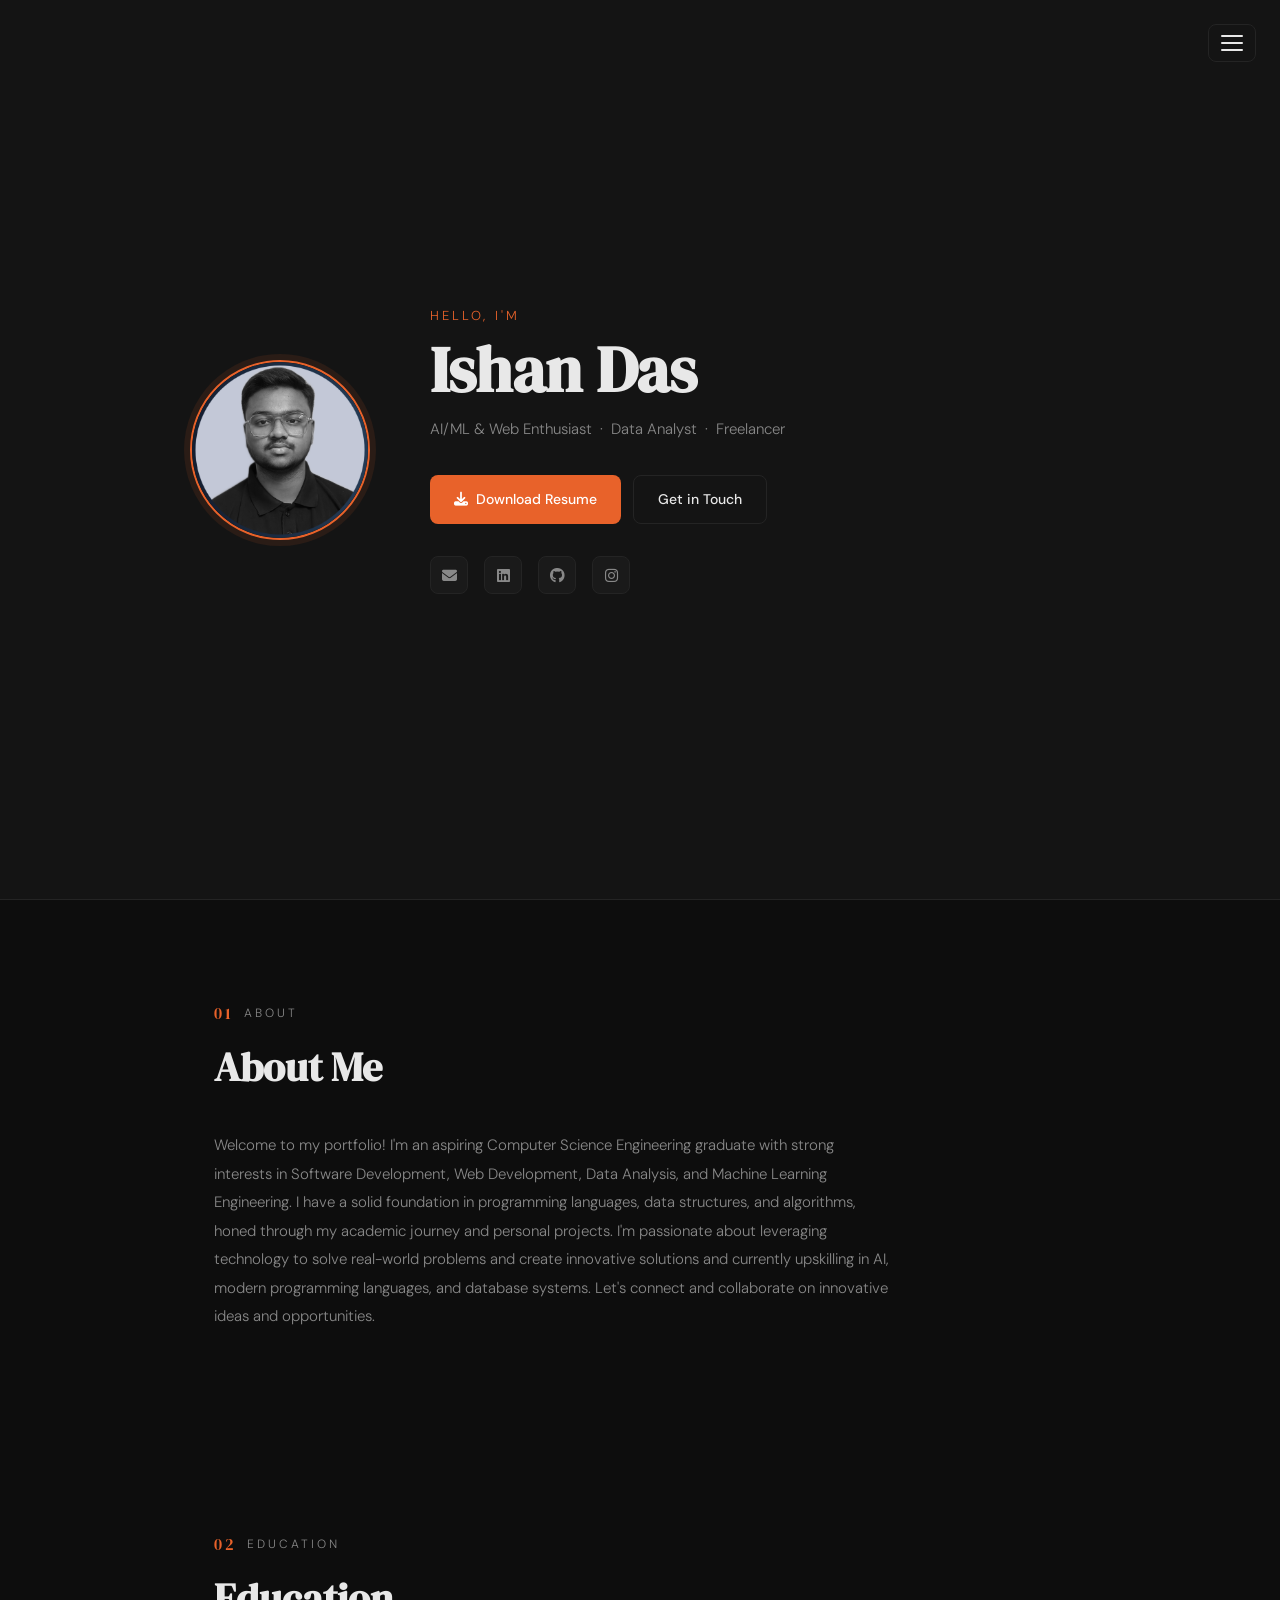
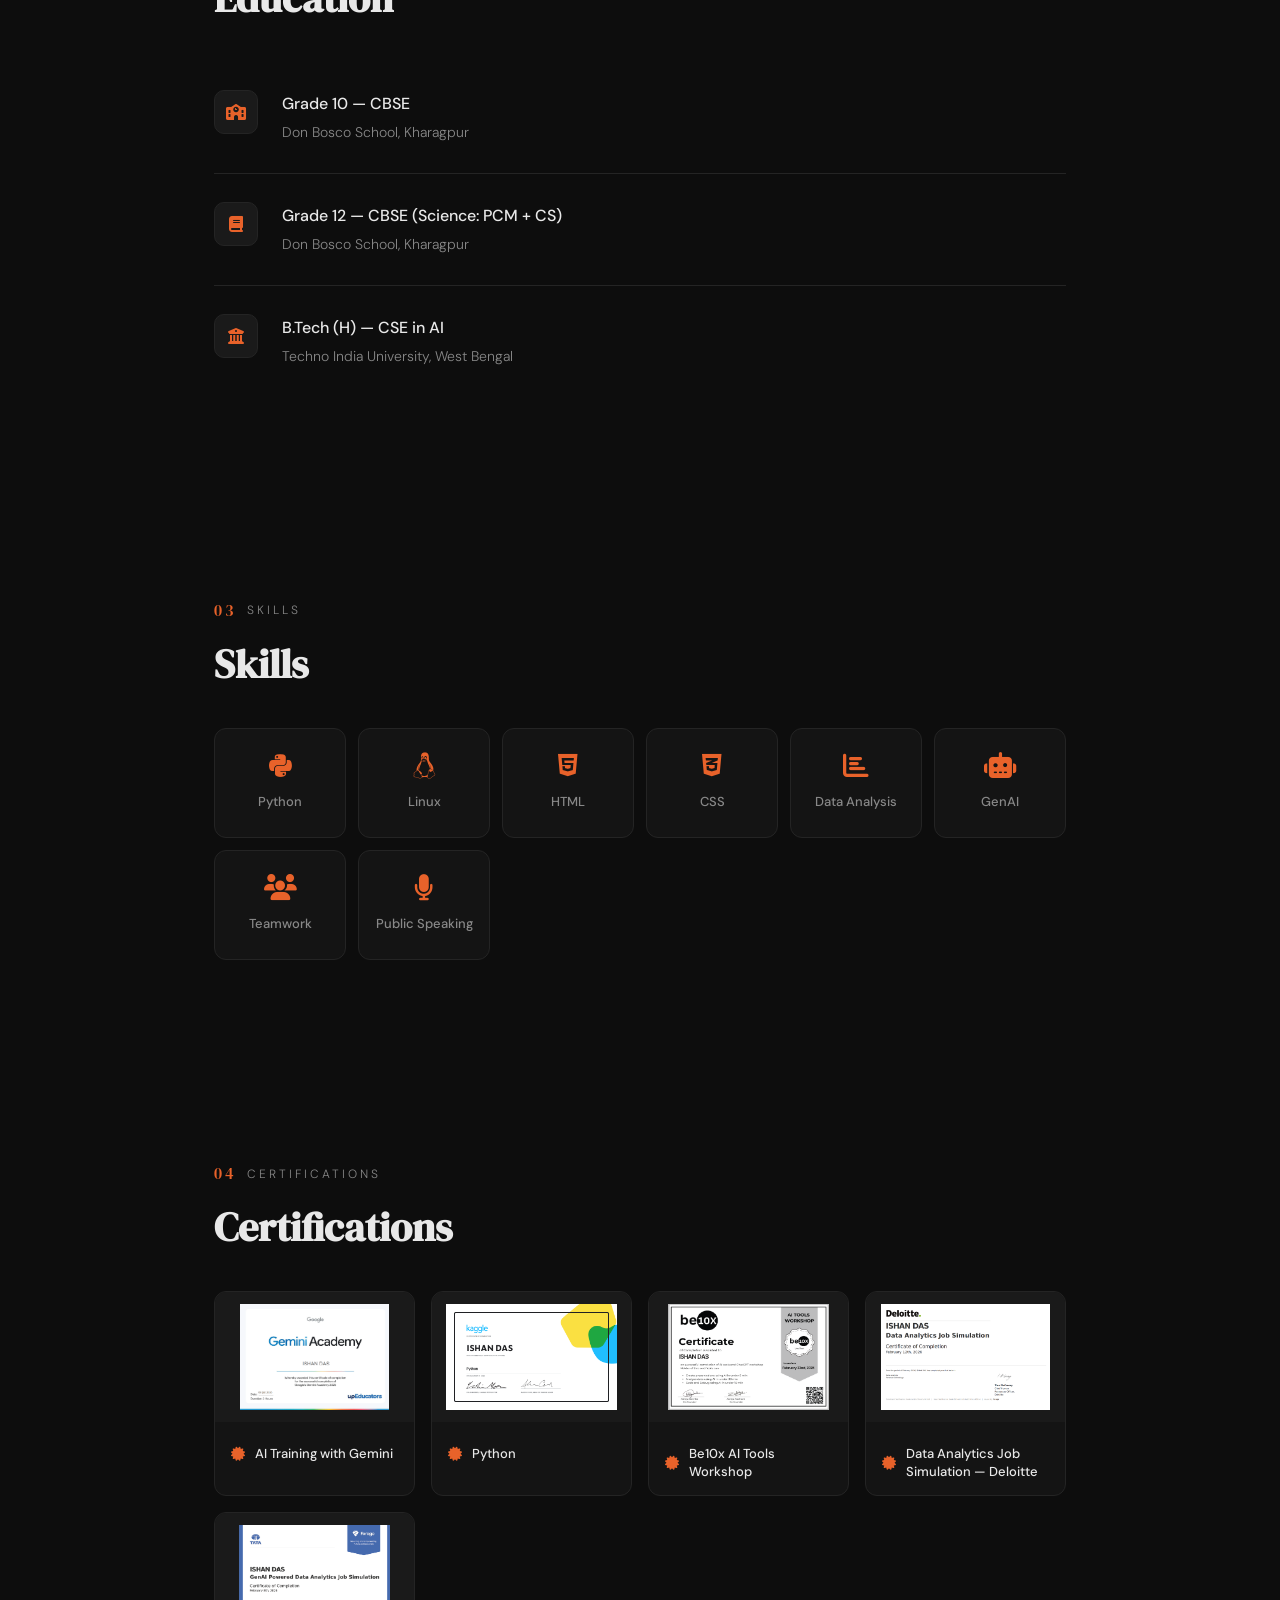
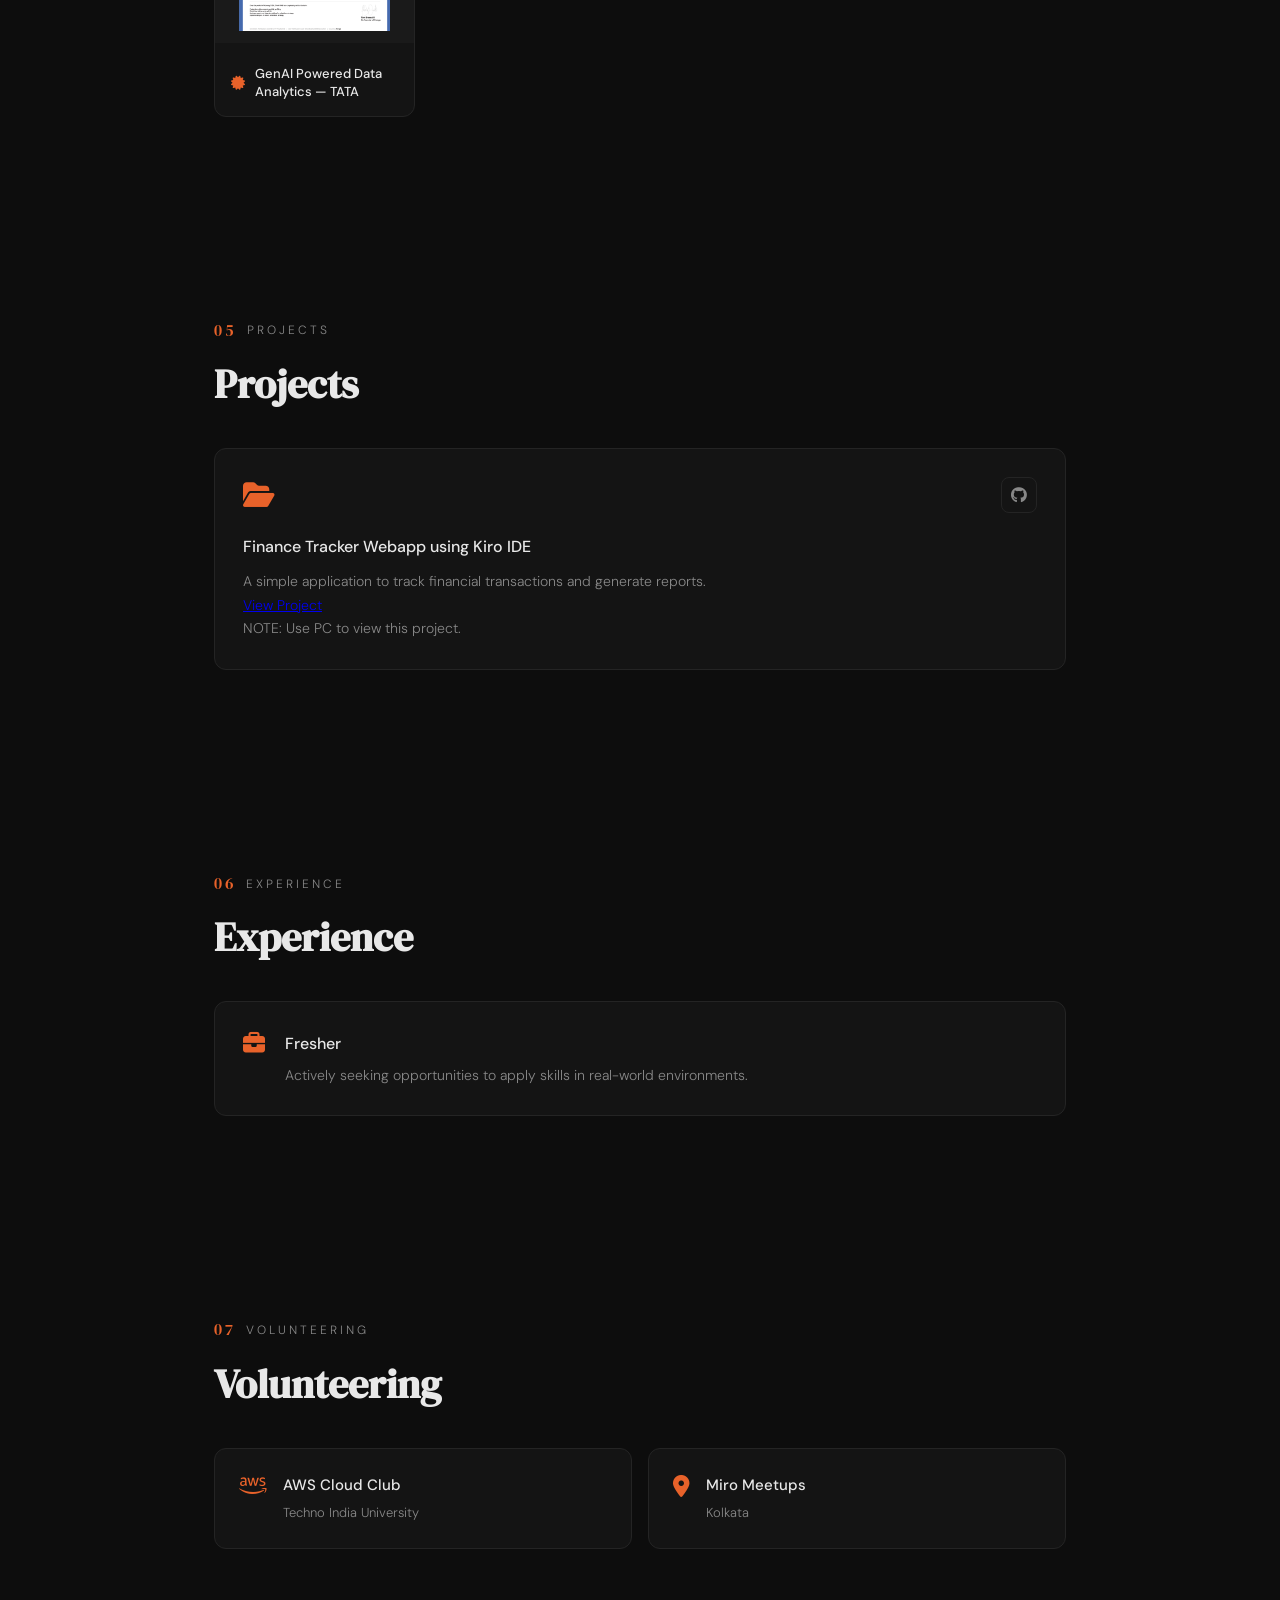
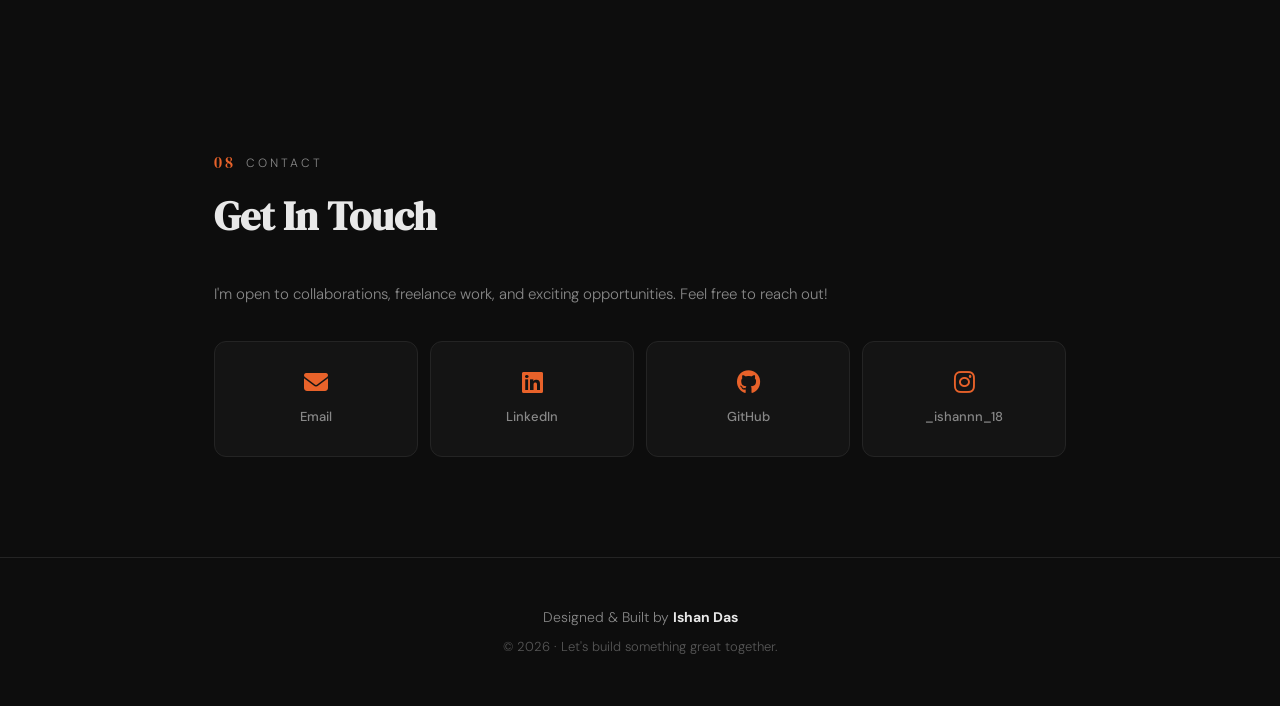
==== index.html @ 13890f43 "Completed the Frontend" ====
<!DOCTYPE html>
<html lang="en">

<head>
  <meta charset="UTF-8">
  <title>Ishan Das | Portfolio</title>
  <meta name="viewport" content="width=device-width, initial-scale=1.0">
  <link rel="icon" href="favicon.ico">
  <link rel="stylesheet" href="style.css">
  <link rel="preconnect" href="https://fonts.googleapis.com">
  <link rel="preconnect" href="https://fonts.gstatic.com" crossorigin>
  <link
    href="https://fonts.googleapis.com/css2?family=DM+Serif+Display&family=DM+Sans:wght@300;400;500;600&display=swap"
    rel="stylesheet">
  <link rel="stylesheet" href="https://cdnjs.cloudflare.com/ajax/libs/font-awesome/6.5.0/css/all.min.css">
</head>

<body>

  <!-- NAV -->
  <button class="hamburger" id="hamburger" aria-label="Menu">
    <span></span><span></span><span></span>
  </button>

  <nav id="sidebar">
    <div class="sidebar-logo">ID</div>
    <ul>
      <li><a href="#about"><i class="fas fa-user"></i> About</a></li>
      <li><a href="#education"><i class="fas fa-graduation-cap"></i> Education</a></li>
      <li><a href="#skills"><i class="fas fa-code"></i> Skills</a></li>
      <li><a href="#certifications"><i class="fas fa-certificate"></i> Certifications</a></li>
      <li><a href="#projects"><i class="fas fa-folder-open"></i> Projects</a></li>
      <li><a href="#experience"><i class="fas fa-briefcase"></i> Experience</a></li>
      <li><a href="#volunteering"><i class="fas fa-hands-helping"></i> Volunteering</a></li>
      <li><a href="#contact"><i class="fas fa-paper-plane"></i> Contact</a></li>
    </ul>
  </nav>
  <div class="overlay" id="overlay"></div>

  <!-- HERO -->
  <header class="hero">
    <div class="hero-inner">
      <div class="hero-img-wrap">
        <img src="profilepic.png" alt="Ishan Das">
      </div>
      <div class="hero-text">
        <p class="hero-eyebrow">Hello, I'm</p>
        <h1>Ishan Das</h1>
        <p class="tagline">AI/ML &amp; Web Enthusiast &nbsp;·&nbsp; Data Analyst &nbsp;·&nbsp; Freelancer</p>
        <div class="hero-actions">
          <a href="resume.pdf" download class="btn btn-primary"><i class="fas fa-download"></i> Download Resume</a>
          <a href="#contact" class="btn btn-ghost">Get in Touch</a>
        </div>
        <div class="hero-socials">
          <a href="mailto:ishandasofficial18@gmail.com" aria-label="Email"><i class="fas fa-envelope"></i></a>
          <a href="https://www.linkedin.com/in/ishandasofficial" target="_blank" aria-label="LinkedIn"><i
              class="fab fa-linkedin"></i></a>
          <a href="https://github.com/ishandasofficial" target="_blank" aria-label="GitHub"><i
              class="fab fa-github"></i></a>
          <a href="https://instagram.com/_ishannn_18" target="_blank" aria-label="Instagram"><i
              class="fab fa-instagram"></i></a>
        </div>
      </div>
    </div>
  </header>

  <!-- ABOUT -->
  <section id="about" class="reveal">
    <div class="section-label"><span>01</span> About</div>
    <h2>About Me</h2>
    <p class="section-text">
      Welcome to my portfolio! I'm an aspiring Computer Science Engineering graduate with strong interests in Software
      Development, Web Development, Data Analysis, and Machine Learning Engineering.
      I have a solid foundation in programming languages, data structures, and algorithms, honed through my academic
      journey and personal projects.
      I'm passionate about leveraging technology to solve real-world problems and create innovative solutions and
      currently upskilling in AI, modern programming languages, and database systems.
      Let's connect and collaborate on innovative ideas and opportunities.
    </p>
  </section>

  <!-- EDUCATION -->
  <section id="education" class="reveal">
    <div class="section-label"><span>02</span> Education</div>
    <h2>Education</h2>
    <div class="timeline">
      <div class="tl-item">
        <div class="tl-icon"><i class="fas fa-school"></i></div>
        <div class="tl-body">
          <h3>Grade 10 — CBSE</h3>
          <p>Don Bosco School, Kharagpur</p>
        </div>
      </div>
      <div class="tl-item">
        <div class="tl-icon"><i class="fas fa-book"></i></div>
        <div class="tl-body">
          <h3>Grade 12 — CBSE (Science: PCM + CS)</h3>
          <p>Don Bosco School, Kharagpur</p>
        </div>
      </div>
      <div class="tl-item">
        <div class="tl-icon"><i class="fas fa-university"></i></div>
        <div class="tl-body">
          <h3>B.Tech (H) — CSE in AI</h3>
          <p>Techno India University, West Bengal</p>
        </div>
      </div>
    </div>
  </section>

  <!-- SKILLS -->
  <section id="skills" class="reveal">
    <div class="section-label"><span>03</span> Skills</div>
    <h2>Skills</h2>
    <div class="skills-grid">
      <div class="skill-card"><i class="fab fa-python"></i><span>Python</span></div>
      <div class="skill-card"><i class="fab fa-linux"></i><span>Linux</span></div>
      <div class="skill-card"><i class="fab fa-html5"></i><span>HTML</span></div>
      <div class="skill-card"><i class="fab fa-css3-alt"></i><span>CSS</span></div>
      <div class="skill-card"><i class="fas fa-chart-bar"></i><span>Data Analysis</span></div>
      <div class="skill-card"><i class="fas fa-robot"></i><span>GenAI</span></div>
      <div class="skill-card"><i class="fas fa-users"></i><span>Teamwork</span></div>
      <div class="skill-card"><i class="fas fa-microphone"></i><span>Public Speaking</span></div>
    </div>
  </section>

  <!-- CERTIFICATIONS -->
  <section id="certifications" class="reveal">
    <div class="section-label"><span>04</span> Certifications</div>
    <h2>Certifications</h2>
    <div class="cert-grid">
      <a class="cert-card" href="gemini-certificate.pdf" target="_blank">
        <img src="Gemini-Certificate.png" alt="Gemini Certificate">
        <div class="cert-info">
          <i class="fas fa-certificate"></i>
          <h3>AI Training with Gemini</h3>
        </div>
      </a>
      <a class="cert-card" href="python-certificate.pdf" target="_blank">
        <img src="Python-Certificate.png" alt="Python Certificate">
        <div class="cert-info">
          <i class="fas fa-certificate"></i>
          <h3>Python</h3>
        </div>
      </a>
      <a class="cert-card" href="be10x-certification.pdf" target="_blank">
        <img src="Be10x-Certification.png" alt="Be10x Certification">
        <div class="cert-info">
          <i class="fas fa-certificate"></i>
          <h3>Be10x AI Tools Workshop</h3>
        </div>
      </a>
      <a class="cert-card" href="data-analytics-certificate.pdf" target="_blank">
        <img src="Data-Analytics-Job-Simulation.png" alt="Data Analytics Certificate">
        <div class="cert-info">
          <i class="fas fa-certificate"></i>
          <h3>Data Analytics Job Simulation — Deloitte</h3>
        </div>
      </a>
      <a class="cert-card" href="genai-data-analytics-certificate.pdf" target="_blank">
        <img src="GenAI-Powered-Data-Analytics-JBSim.png" alt="GenAI Data Analytics Certificate">
        <div class="cert-info">
          <i class="fas fa-certificate"></i>
          <h3>GenAI Powered Data Analytics — TATA</h3>
        </div>
      </a>
    </div>
  </section>

  <!-- PROJECTS -->
  <section id="projects" class="reveal">
    <div class="section-label"><span>05</span> Projects</div>
    <h2>Projects</h2>
    <div class="project-grid">
      <div class="project-card">
        <div class="project-top">
          <i class="fas fa-folder-open project-icon"></i>
          <a href="https://github.com/ishandasofficial/Finance-Tracker-Web-App-Using-Kiro-IDE.git" target="_blank"
            class="project-link" aria-label="View on GitHub"><i class="fab fa-github"></i></a>
        </div>
        <h3>Finance Tracker Webapp using Kiro IDE</h3>
        <p>A simple application to track financial transactions and generate reports.</p>
        <p><a href="https://ishandasofficial.github.io/Finance-Tracker-Web-App-Using-Kiro-IDE/" target="_blank">View Project</a><p>NOTE: Use PC to view this project.</p></p>
      </div>
    </div>
  </section>

  <!-- EXPERIENCE -->
  <section id="experience" class="reveal">
    <div class="section-label"><span>06</span> Experience</div>
    <h2>Experience</h2>
    <div class="exp-card">
      <i class="fas fa-briefcase"></i>
      <div>
        <h3>Fresher</h3>
        <p>Actively seeking opportunities to apply skills in real-world environments.</p>
      </div>
    </div>
  </section>

  <!-- VOLUNTEERING -->
  <section id="volunteering" class="reveal">
    <div class="section-label"><span>07</span> Volunteering</div>
    <h2>Volunteering</h2>
    <div class="vol-grid">
      <div class="vol-card">
        <i class="fab fa-aws"></i>
        <div>
          <h3>AWS Cloud Club</h3>
          <p>Techno India University</p>
        </div>
      </div>
      <div class="vol-card">
        <i class="fas fa-map-marker-alt"></i>
        <div>
          <h3>Miro Meetups</h3>
          <p>Kolkata</p>
        </div>
      </div>
    </div>
  </section>

  <!-- CONTACT -->
  <section id="contact" class="reveal">
    <div class="section-label"><span>08</span> Contact</div>
    <h2>Get In Touch</h2>
    <p class="section-text" style="margin-bottom:2rem;">I'm open to collaborations, freelance work, and exciting
      opportunities. Feel free to reach out!</p>
    <div class="contact-grid">
      <a class="contact-card" href="mailto:ishandasofficial18@gmail.com">
        <i class="fas fa-envelope"></i>
        <span>Email</span>
      </a>
      <a class="contact-card" href="https://www.linkedin.com/in/ishandasofficial" target="_blank">
        <i class="fab fa-linkedin"></i>
        <span>LinkedIn</span>
      </a>
      <a class="contact-card" href="https://github.com/ishandasofficial" target="_blank">
        <i class="fab fa-github"></i>
        <span>GitHub</span>
      </a>
      <a class="contact-card" href="https://instagram.com/_ishannn_18" target="_blank">
        <i class="fab fa-instagram"></i>
        <span>_ishannn_18</span>
      </a>
    </div>
  </section>

  <button id="scrollToTop" aria-label="Scroll to top"><i class="fas fa-arrow-up"></i></button>

  <footer>
    <p>Designed &amp; Built by <strong>Ishan Das</strong></p>
    <p class="footer-sub">© 2026 · Let's build something great together.</p>
  </footer>

  <script src="script.js"></script>
</body>

</html>
---- style.css ----
/* =====================
   Variables & Reset
===================== */
:root {
  --bg: #0d0d0d;
  --surface: #141414;
  --surface2: #1a1a1a;
  --border: #242424;
  --accent: #e8622a;
  --accent2: #c94f1a;
  --text: #e8e8e8;
  --text-muted: #888;
  --font-display: 'DM Serif Display', serif;
  --font-body: 'DM Sans', sans-serif;
  --radius: 12px;
  --transition: 0.25s ease;
}

*,
*::before,
*::after {
  margin: 0;
  padding: 0;
  box-sizing: border-box;
}

html {
  scroll-behavior: smooth;
}

body {
  background: var(--bg);
  color: var(--text);
  font-family: var(--font-body);
  font-weight: 300;
  line-height: 1.7;
}

/* Hamburger */
.hamburger {
  position: fixed;
  top: 24px;
  right: 24px;
  z-index: 1001;
  background: var(--surface);
  border: 1px solid var(--border);
  border-radius: 8px;
  padding: 10px 12px;
  cursor: pointer;
  display: flex;
  flex-direction: column;
  gap: 5px;
}

.hamburger span {
  display: block;
  width: 22px;
  height: 2px;
  background: var(--text);
  border-radius: 2px;
  transition: var(--transition);
}

.hamburger.open span:nth-child(1) {
  transform: rotate(45deg) translate(5px, 5px);
}

.hamburger.open span:nth-child(2) {
  opacity: 0;
}

.hamburger.open span:nth-child(3) {
  transform: rotate(-45deg) translate(5px, -5px);
}

/* Sidebar */
#sidebar {
  position: fixed;
  top: 0;
  right: -280px;
  width: 260px;
  height: 100%;
  background: var(--surface);
  border-left: 1px solid var(--border);
  z-index: 1000;
  transition: right 0.35s cubic-bezier(0.4, 0, 0.2, 1);
  padding: 80px 0 40px;
  display: flex;
  flex-direction: column;
  align-items: center;
}

#sidebar.active {
  right: 0;
}

.sidebar-logo {
  font-family: var(--font-display);
  font-size: 28px;
  color: var(--accent);
  margin-bottom: 40px;
  width: 52px;
  height: 52px;
  border: 2px solid var(--accent);
  border-radius: 50%;
  display: flex;
  align-items: center;
  justify-content: center;
}

#sidebar ul {
  list-style: none;
  width: 100%;
  padding: 0 24px;
}

#sidebar ul li {
  border-bottom: 1px solid var(--border);
}

#sidebar ul li a {
  display: flex;
  align-items: center;
  gap: 12px;
  padding: 14px 8px;
  color: var(--text-muted);
  text-decoration: none;
  font-size: 14px;
  font-weight: 500;
  transition: var(--transition);
}

#sidebar ul li a i {
  color: var(--accent);
  width: 16px;
  text-align: center;
}

#sidebar ul li a:hover {
  color: var(--text);
  padding-left: 16px;
}

.overlay {
  display: none;
  position: fixed;
  inset: 0;
  background: rgba(0, 0, 0, 0.5);
  z-index: 999;
  backdrop-filter: blur(2px);
}

.overlay.active {
  display: block;
}

/* Hero */
.hero {
  min-height: 100vh;
  display: flex;
  align-items: center;
  justify-content: center;
  background: var(--surface);
  border-bottom: 1px solid var(--border);
  padding: 80px 24px;
}

.hero-inner {
  display: flex;
  align-items: center;
  gap: 60px;
  max-width: 900px;
  width: 100%;
}

.hero-img-wrap {
  flex-shrink: 0;
  width: 180px;
  height: 180px;
  border-radius: 50%;
  border: 2px solid var(--accent);
  overflow: hidden;
  box-shadow: 0 0 0 6px rgba(232, 98, 42, 0.1);
}

.hero-img-wrap img {
  width: 100%;
  height: 100%;
  object-fit: cover;
}

.hero-eyebrow {
  font-size: 13px;
  letter-spacing: 3px;
  text-transform: uppercase;
  color: var(--accent);
  margin-bottom: 8px;
}

.hero h1 {
  font-family: var(--font-display);
  font-size: clamp(40px, 6vw, 64px);
  line-height: 1.1;
  margin-bottom: 12px;
}

.tagline {
  font-size: 15px;
  color: var(--text-muted);
  margin-bottom: 32px;
}

.hero-actions {
  display: flex;
  gap: 12px;
  flex-wrap: wrap;
  margin-bottom: 32px;
}

.btn {
  display: inline-flex;
  align-items: center;
  gap: 8px;
  padding: 12px 24px;
  border-radius: 8px;
  font-family: var(--font-body);
  font-size: 14px;
  font-weight: 500;
  text-decoration: none;
  transition: var(--transition);
  cursor: pointer;
  border: none;
}

.btn-primary {
  background: var(--accent);
  color: #fff;
}

.btn-primary:hover {
  background: var(--accent2);
  transform: translateY(-2px);
  box-shadow: 0 8px 24px rgba(232, 98, 42, 0.3);
}

.btn-ghost {
  background: transparent;
  color: var(--text);
  border: 1px solid var(--border);
}

.btn-ghost:hover {
  border-color: var(--accent);
  color: var(--accent);
}

.hero-socials {
  display: flex;
  gap: 16px;
}

.hero-socials a {
  width: 38px;
  height: 38px;
  border-radius: 8px;
  border: 1px solid var(--border);
  background: var(--surface2);
  display: flex;
  align-items: center;
  justify-content: center;
  color: var(--text-muted);
  font-size: 15px;
  text-decoration: none;
  transition: var(--transition);
}

.hero-socials a:hover {
  border-color: var(--accent);
  color: var(--accent);
  transform: translateY(-2px);
}

/* Sections */
section {
  padding: 100px 24px;
  max-width: 900px;
  margin: auto;
}

.section-label {
  display: inline-flex;
  align-items: center;
  gap: 10px;
  font-size: 12px;
  letter-spacing: 3px;
  text-transform: uppercase;
  color: var(--text-muted);
  margin-bottom: 16px;
}

.section-label span {
  font-family: var(--font-display);
  font-size: 16px;
  color: var(--accent);
}

h2 {
  font-family: var(--font-display);
  font-size: clamp(28px, 4vw, 40px);
  color: var(--text);
  margin-bottom: 40px;
  line-height: 1.2;
}

.section-text {
  color: var(--text-muted);
  font-size: 15px;
  max-width: 680px;
  line-height: 1.9;
}

/* Timeline */
.timeline {
  display: flex;
  flex-direction: column;
}

.tl-item {
  display: flex;
  gap: 24px;
  align-items: flex-start;
  padding: 28px 0;
  border-bottom: 1px solid var(--border);
}

.tl-item:last-child {
  border-bottom: none;
}

.tl-icon {
  flex-shrink: 0;
  width: 44px;
  height: 44px;
  background: var(--surface2);
  border: 1px solid var(--border);
  border-radius: 10px;
  display: flex;
  align-items: center;
  justify-content: center;
  color: var(--accent);
  font-size: 16px;
}

.tl-body h3 {
  font-size: 16px;
  font-weight: 500;
  margin-bottom: 4px;
}

.tl-body p {
  font-size: 14px;
  color: var(--text-muted);
}

/* Skills */
.skills-grid {
  display: grid;
  grid-template-columns: repeat(auto-fit, minmax(130px, 1fr));
  gap: 12px;
}

.skill-card {
  background: var(--surface);
  border: 1px solid var(--border);
  border-radius: var(--radius);
  padding: 24px 16px;
  display: flex;
  flex-direction: column;
  align-items: center;
  gap: 12px;
  font-size: 13px;
  font-weight: 500;
  color: var(--text-muted);
  transition: var(--transition);
  text-align: center;
}

.skill-card i {
  font-size: 26px;
  color: var(--accent);
}

.skill-card:hover {
  border-color: var(--accent);
  color: var(--text);
  transform: translateY(-4px);
  background: var(--surface2);
}

/* Certifications */
.cert-grid {
  display: grid;
  grid-template-columns: repeat(auto-fit, minmax(200px, 1fr));
  gap: 16px;
}

.cert-card {
  background: var(--surface);
  border: 1px solid var(--border);
  border-radius: var(--radius);
  overflow: hidden;
  text-decoration: none;
  display: block;
  transition: var(--transition);
}

.cert-card img {
  width: 100%;
  height: 130px;
  object-fit: contain;
  background: var(--surface2);
  padding: 12px;
}

.cert-info {
  padding: 14px 16px;
  display: flex;
  align-items: center;
  gap: 10px;
}

.cert-info i {
  color: var(--accent);
  font-size: 14px;
  flex-shrink: 0;
}

.cert-info h3 {
  font-size: 13px;
  color: var(--text);
  font-weight: 500;
  line-height: 1.4;
}

.cert-card:hover {
  border-color: var(--accent);
  transform: translateY(-4px);
  box-shadow: 0 12px 32px rgba(232, 98, 42, 0.15);
}

/* Projects */
.project-grid {
  display: grid;
  grid-template-columns: repeat(auto-fit, minmax(280px, 1fr));
  gap: 16px;
}

.project-card {
  background: var(--surface);
  border: 1px solid var(--border);
  border-radius: var(--radius);
  padding: 28px;
  transition: var(--transition);
}

.project-card:hover {
  border-color: var(--accent);
  transform: translateY(-4px);
  box-shadow: 0 12px 32px rgba(232, 98, 42, 0.1);
}

.project-top {
  display: flex;
  justify-content: space-between;
  align-items: center;
  margin-bottom: 20px;
}

.project-icon {
  font-size: 28px;
  color: var(--accent);
}

.project-link {
  width: 36px;
  height: 36px;
  border-radius: 8px;
  border: 1px solid var(--border);
  display: flex;
  align-items: center;
  justify-content: center;
  color: var(--text-muted);
  text-decoration: none;
  font-size: 16px;
  transition: var(--transition);
}

.project-link:hover {
  border-color: var(--accent);
  color: var(--accent);
}

.project-card h3 {
  font-size: 16px;
  font-weight: 500;
  margin-bottom: 10px;
}

.project-card p {
  font-size: 14px;
  color: var(--text-muted);
  line-height: 1.7;
}

/* Experience */
.exp-card {
  display: flex;
  align-items: flex-start;
  gap: 20px;
  background: var(--surface);
  border: 1px solid var(--border);
  border-radius: var(--radius);
  padding: 28px;
}

.exp-card>i {
  font-size: 22px;
  color: var(--accent);
  margin-top: 2px;
  flex-shrink: 0;
}

.exp-card h3 {
  font-size: 16px;
  font-weight: 500;
  margin-bottom: 6px;
}

.exp-card p {
  font-size: 14px;
  color: var(--text-muted);
}

/* Volunteering */
.vol-grid {
  display: grid;
  grid-template-columns: repeat(auto-fit, minmax(220px, 1fr));
  gap: 16px;
}

.vol-card {
  display: flex;
  align-items: flex-start;
  gap: 16px;
  background: var(--surface);
  border: 1px solid var(--border);
  border-radius: var(--radius);
  padding: 24px;
  transition: var(--transition);
}

.vol-card>i {
  font-size: 22px;
  color: var(--accent);
  flex-shrink: 0;
  margin-top: 2px;
}

.vol-card h3 {
  font-size: 15px;
  font-weight: 500;
  margin-bottom: 4px;
}

.vol-card p {
  font-size: 13px;
  color: var(--text-muted);
}

.vol-card:hover {
  border-color: var(--accent);
  transform: translateY(-4px);
}

/* Contact */
.contact-grid {
  display: grid;
  grid-template-columns: repeat(auto-fit, minmax(160px, 1fr));
  gap: 12px;
}

.contact-card {
  background: var(--surface);
  border: 1px solid var(--border);
  border-radius: var(--radius);
  padding: 28px 20px;
  display: flex;
  flex-direction: column;
  align-items: center;
  gap: 12px;
  text-decoration: none;
  color: var(--text-muted);
  font-size: 13px;
  font-weight: 500;
  transition: var(--transition);
}

.contact-card i {
  font-size: 24px;
  color: var(--accent);
}

.contact-card:hover {
  border-color: var(--accent);
  color: var(--text);
  transform: translateY(-4px);
  box-shadow: 0 12px 32px rgba(232, 98, 42, 0.1);
}

/* Scroll to Top */
#scrollToTop {
  position: fixed;
  bottom: 28px;
  right: 28px;
  z-index: 900;
  background: var(--accent);
  color: #fff;
  border: none;
  border-radius: 8px;
  width: 44px;
  height: 44px;
  font-size: 16px;
  display: none;
  align-items: center;
  justify-content: center;
  cursor: pointer;
  transition: var(--transition);
  box-shadow: 0 4px 16px rgba(232, 98, 42, 0.4);
}

#scrollToTop:hover {
  background: var(--accent2);
  transform: translateY(-3px);
}

/* Reveal */
.reveal {
  opacity: 0;
  transform: translateY(30px);
  transition: opacity 0.7s ease, transform 0.7s ease;
}

.reveal.active {
  opacity: 1;
  transform: translateY(0);
}

/* Footer */
footer {
  text-align: center;
  padding: 48px 24px;
  border-top: 1px solid var(--border);
  color: var(--text-muted);
  font-size: 14px;
}

footer strong {
  color: var(--text);
}

footer .footer-sub {
  margin-top: 6px;
  font-size: 13px;
  opacity: 0.6;
}

/* Responsive */
@media (max-width: 700px) {
  .hero-inner {
    flex-direction: column;
    text-align: center;
    gap: 32px;
  }

  .hero-img-wrap {
    width: 140px;
    height: 140px;
  }

  .hero-actions,
  .hero-socials {
    justify-content: center;
  }

  .skills-grid {
    grid-template-columns: repeat(auto-fit, minmax(110px, 1fr));
  }

  .cert-grid {
    grid-template-columns: repeat(auto-fit, minmax(160px, 1fr));
  }
}

@media (max-width: 480px) {
  section {
    padding: 70px 16px;
  }

  .contact-grid {
    grid-template-columns: 1fr 1fr;
  }
}
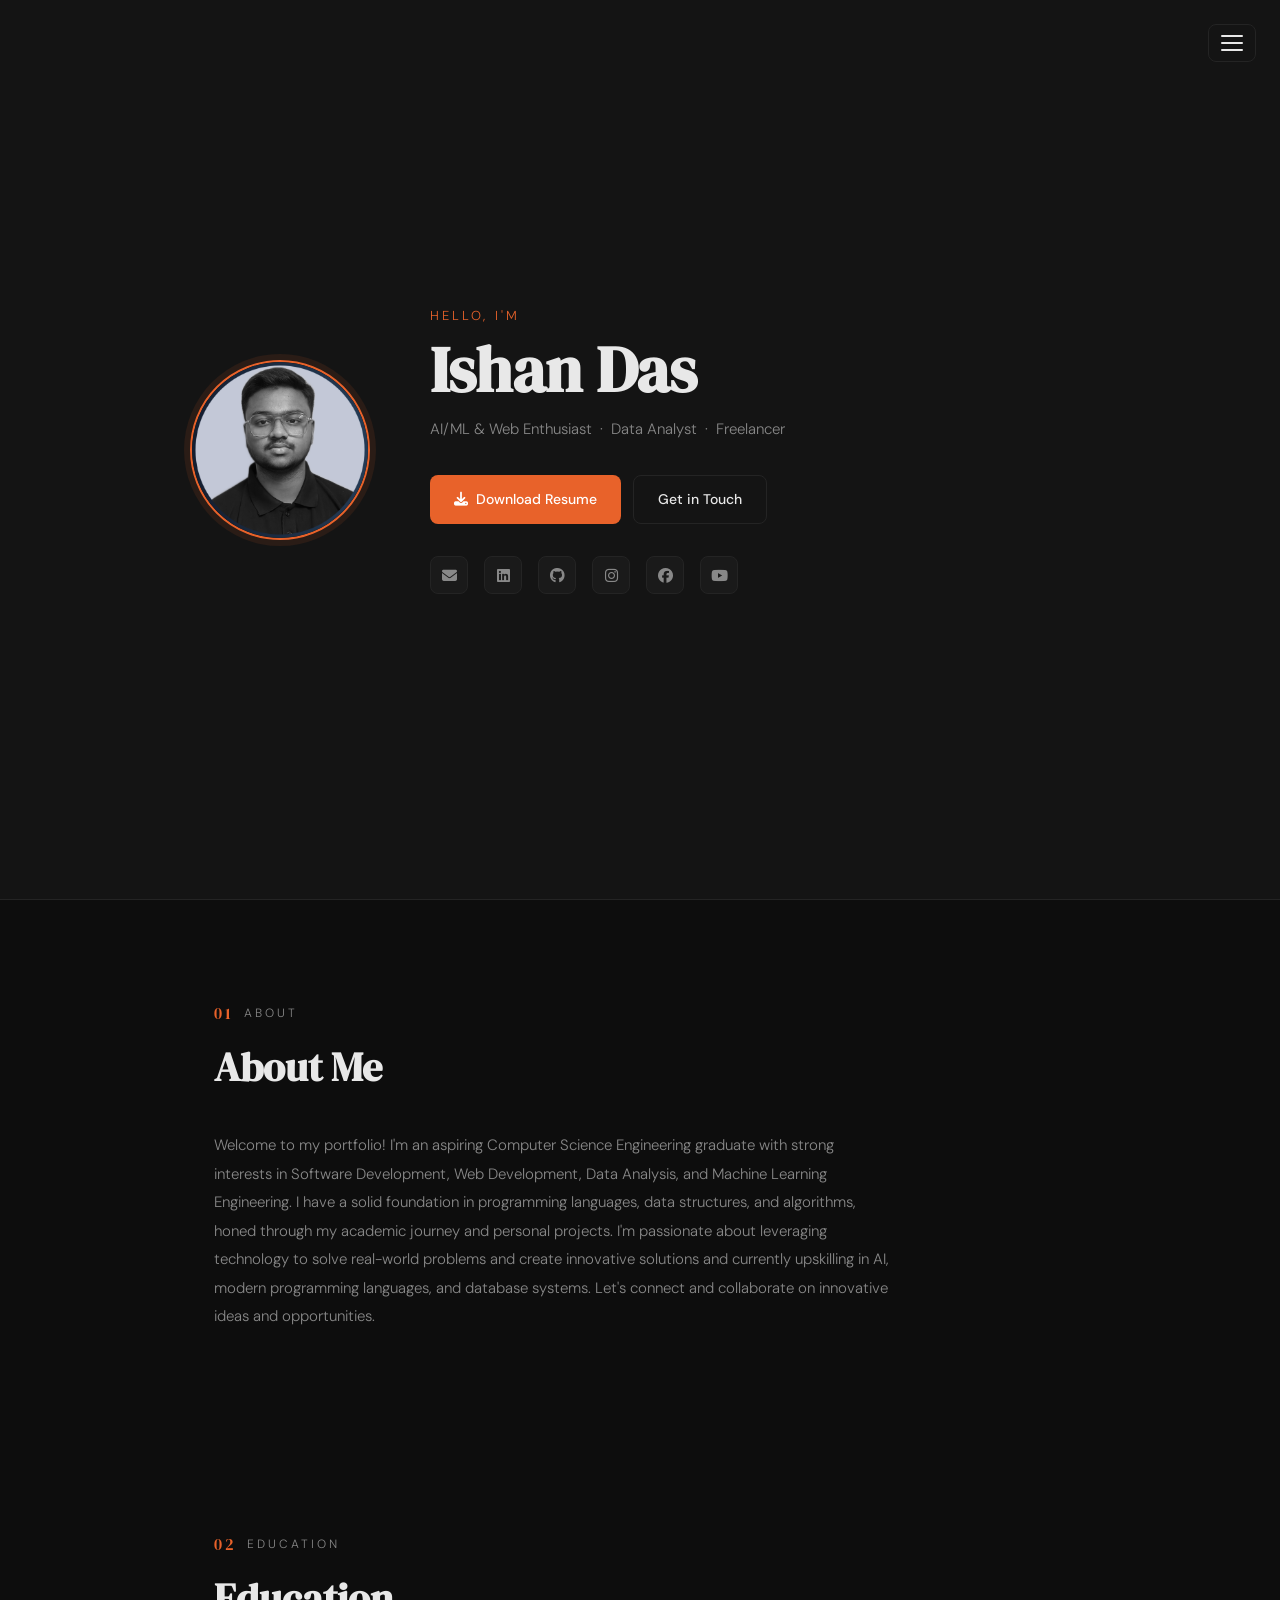
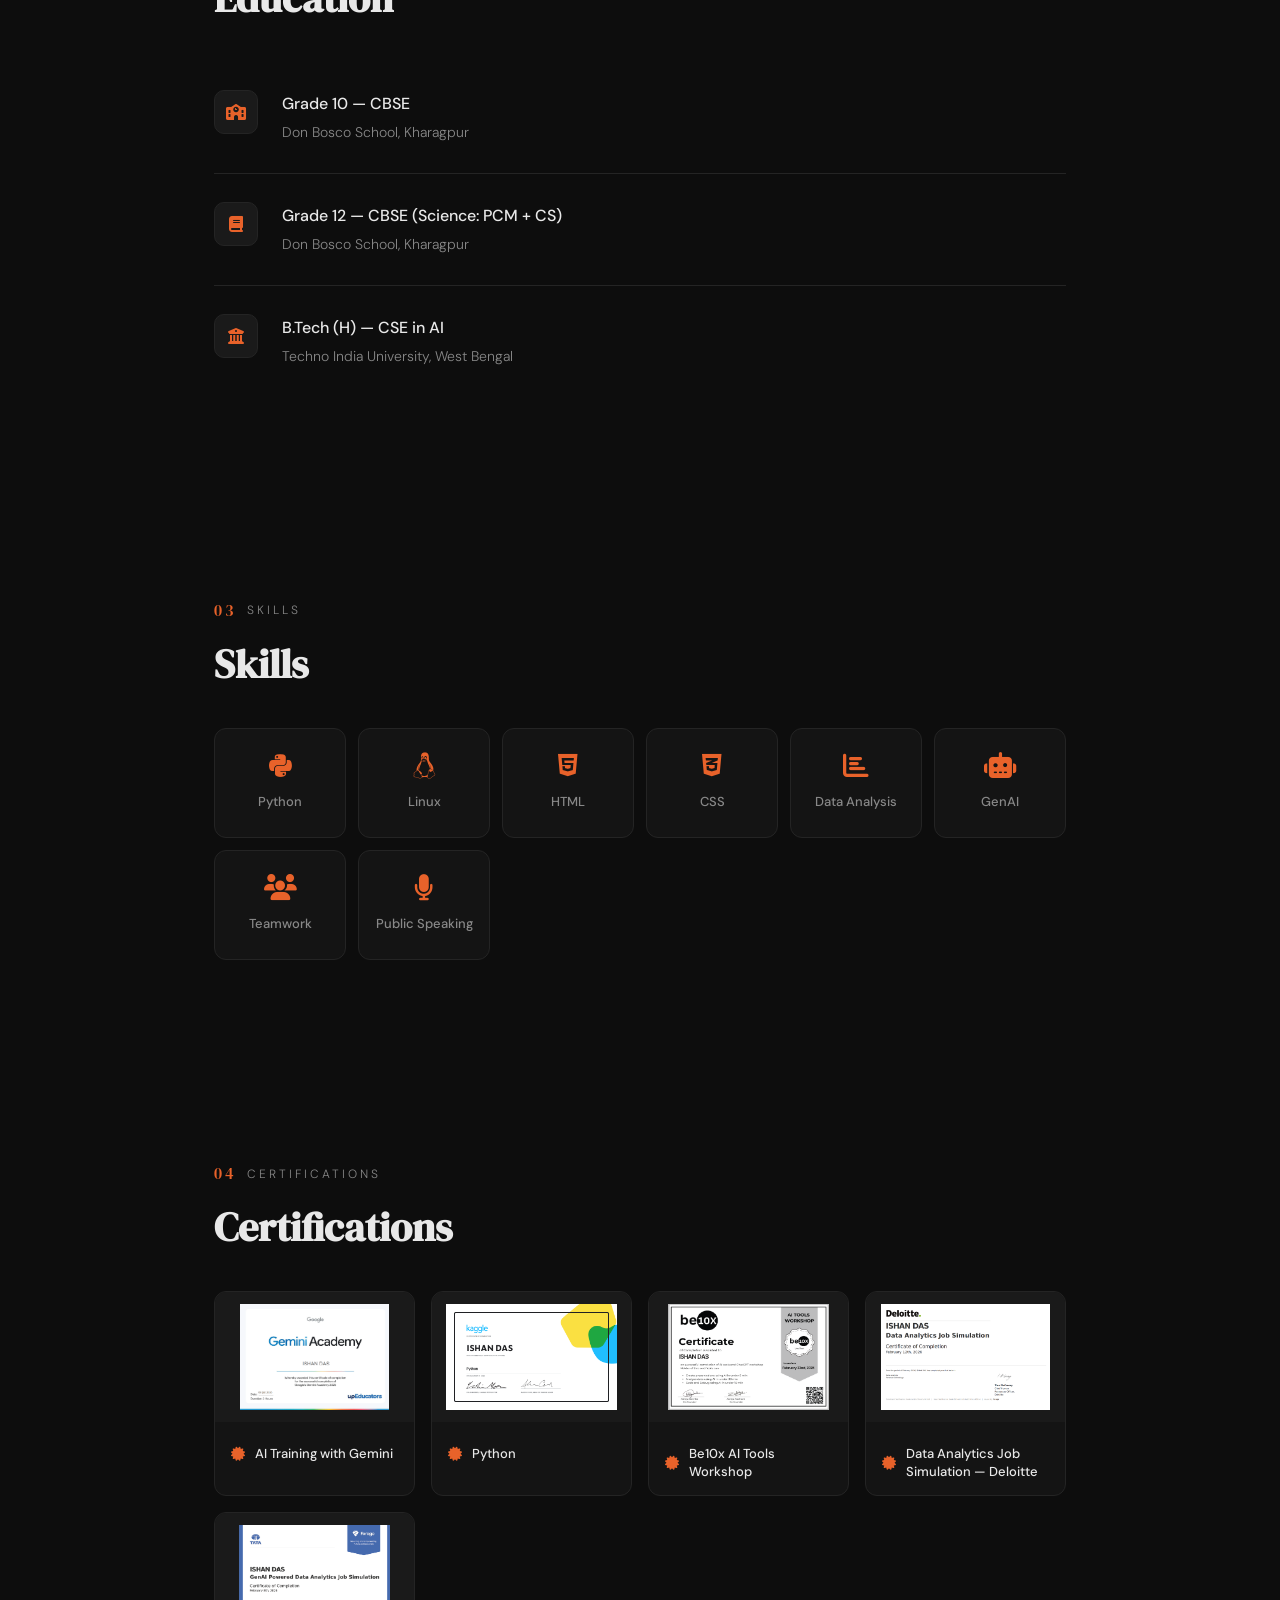
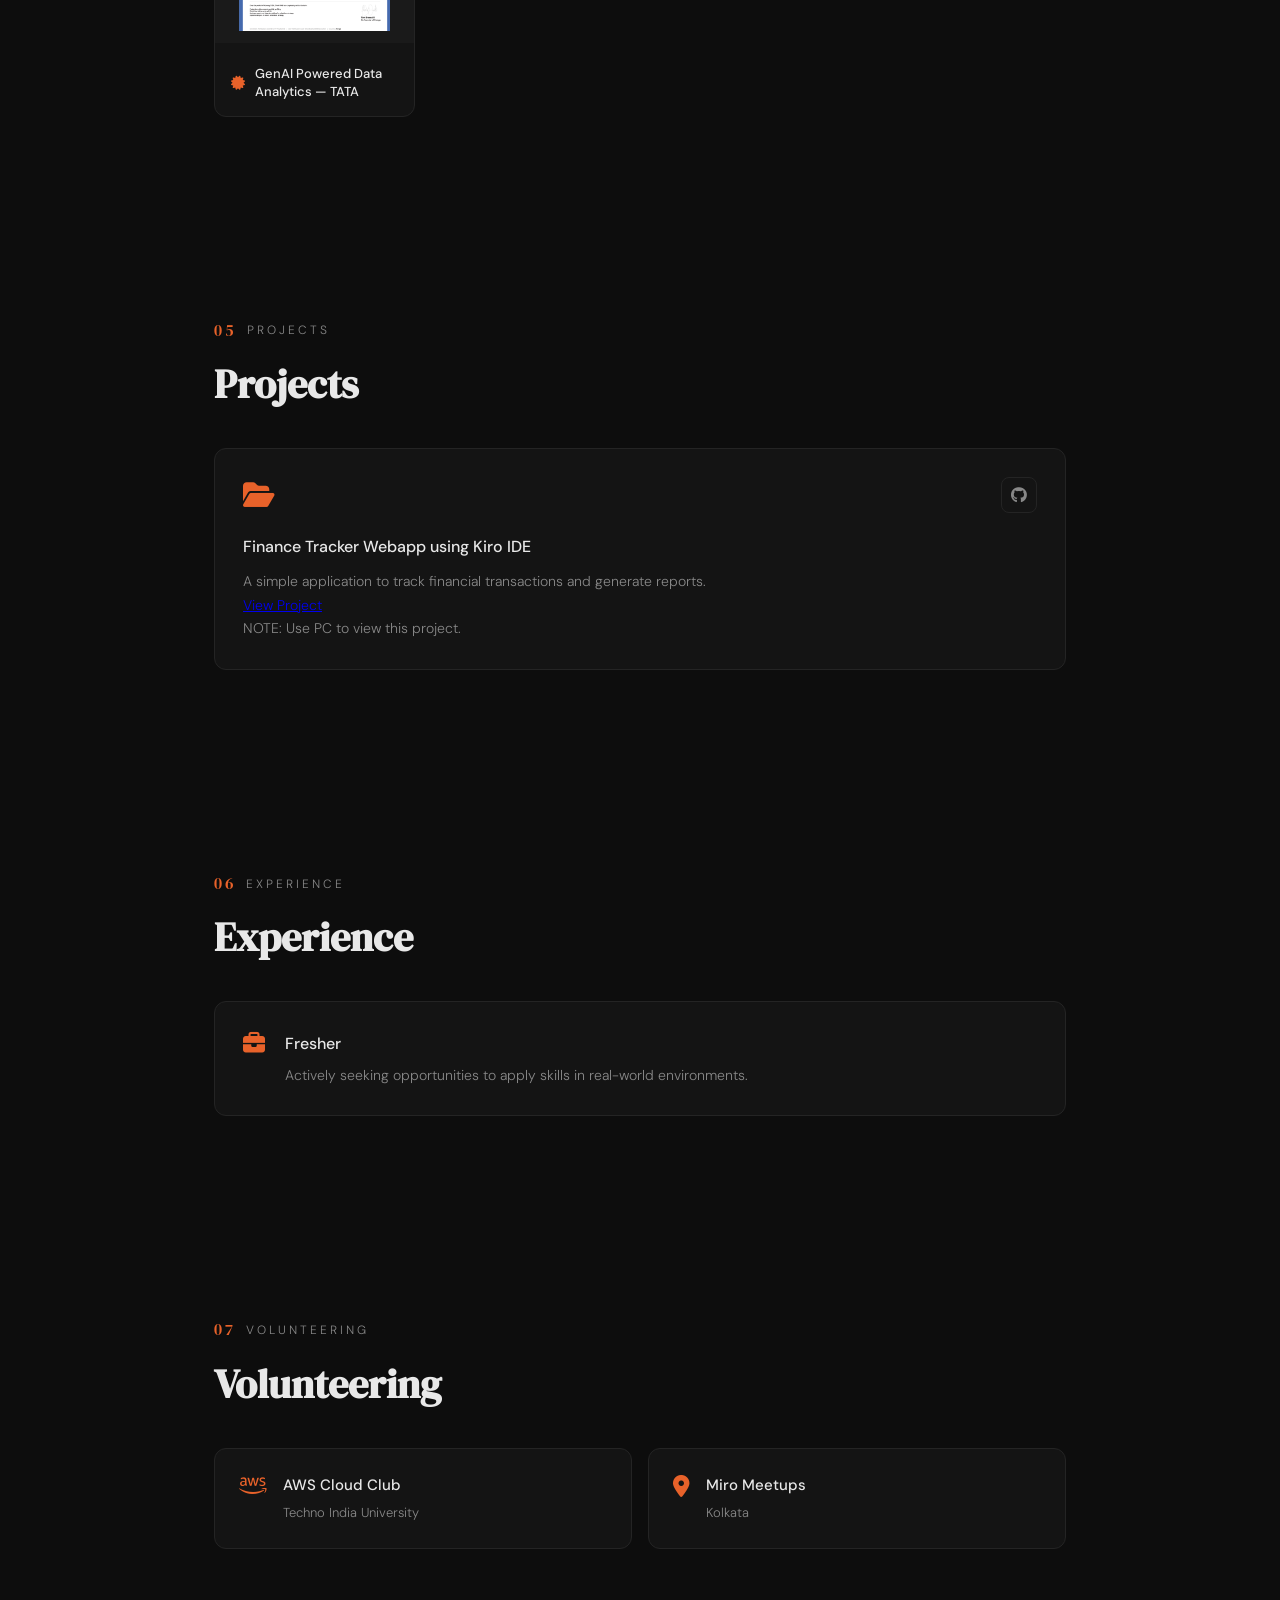
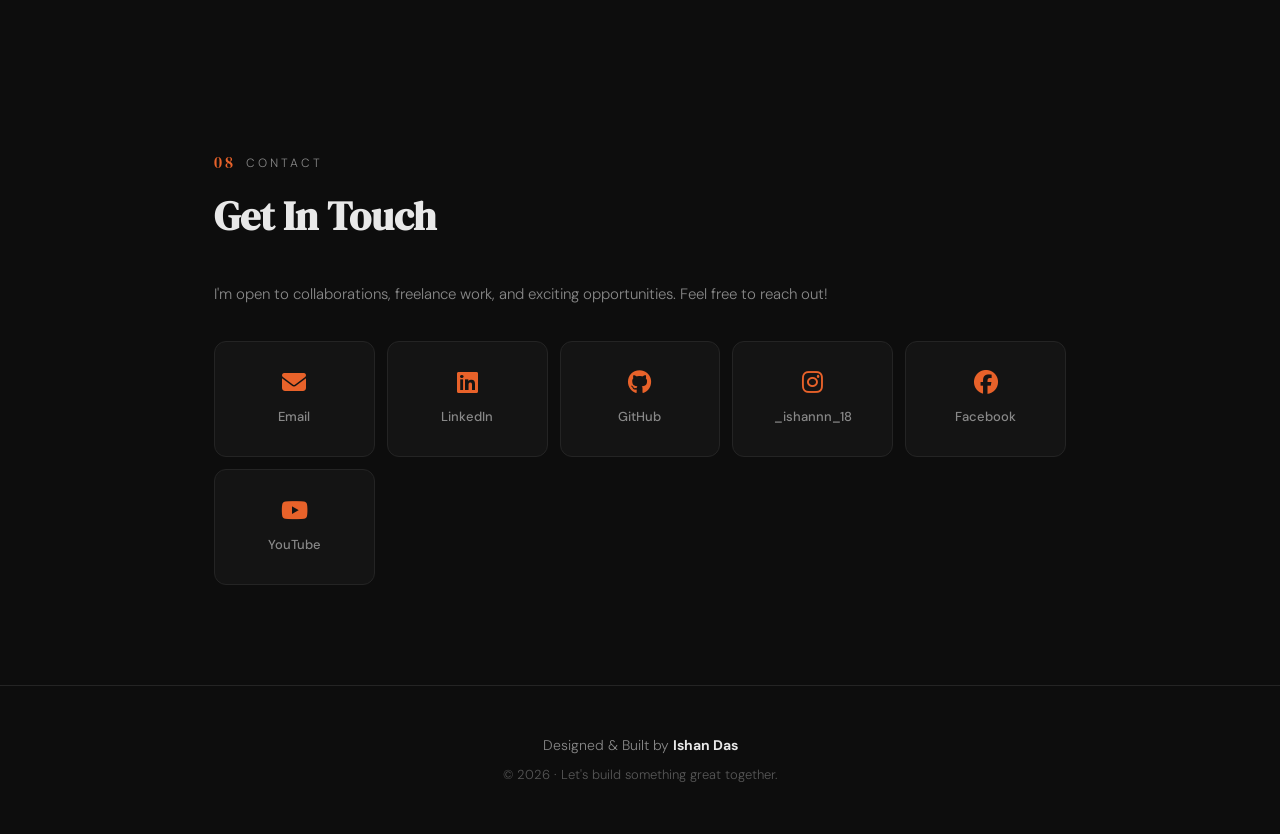
==== commit eb0afad9: "Added Facebook & YouTube Profile Link" ====
--- a/index.html
+++ b/index.html
@@ -59,6 +59,10 @@
               class="fab fa-github"></i></a>
           <a href="https://instagram.com/_ishannn_18" target="_blank" aria-label="Instagram"><i
               class="fab fa-instagram"></i></a>
+          <a href="https://facebook.com/ishandasofficial18" target="_blank" aria-label="Facebook"><i
+              class="fab fa-facebook"></i></a>
+          <a href="https://www.youtube.com/@officialishan26" target="_blank" aria-label="YouTube"><i
+              class="fab fa-youtube"></i></a>
         </div>
       </div>
     </div>
@@ -243,6 +247,14 @@
         <i class="fab fa-instagram"></i>
         <span>_ishannn_18</span>
       </a>
+      <a class="contact-card" href="https://facebook.com/ishandasofficial18" target="_blank">
+        <i class="fab fa-facebook"></i>
+        <span>Facebook</span>
+      </a>
+      <a class="contact-card" href="https://www.youtube.com/@officialishan26" target="_blank">
+        <i class="fab fa-youtube"></i>
+        <span>YouTube</span>
+      </a>
     </div>
   </section>
 
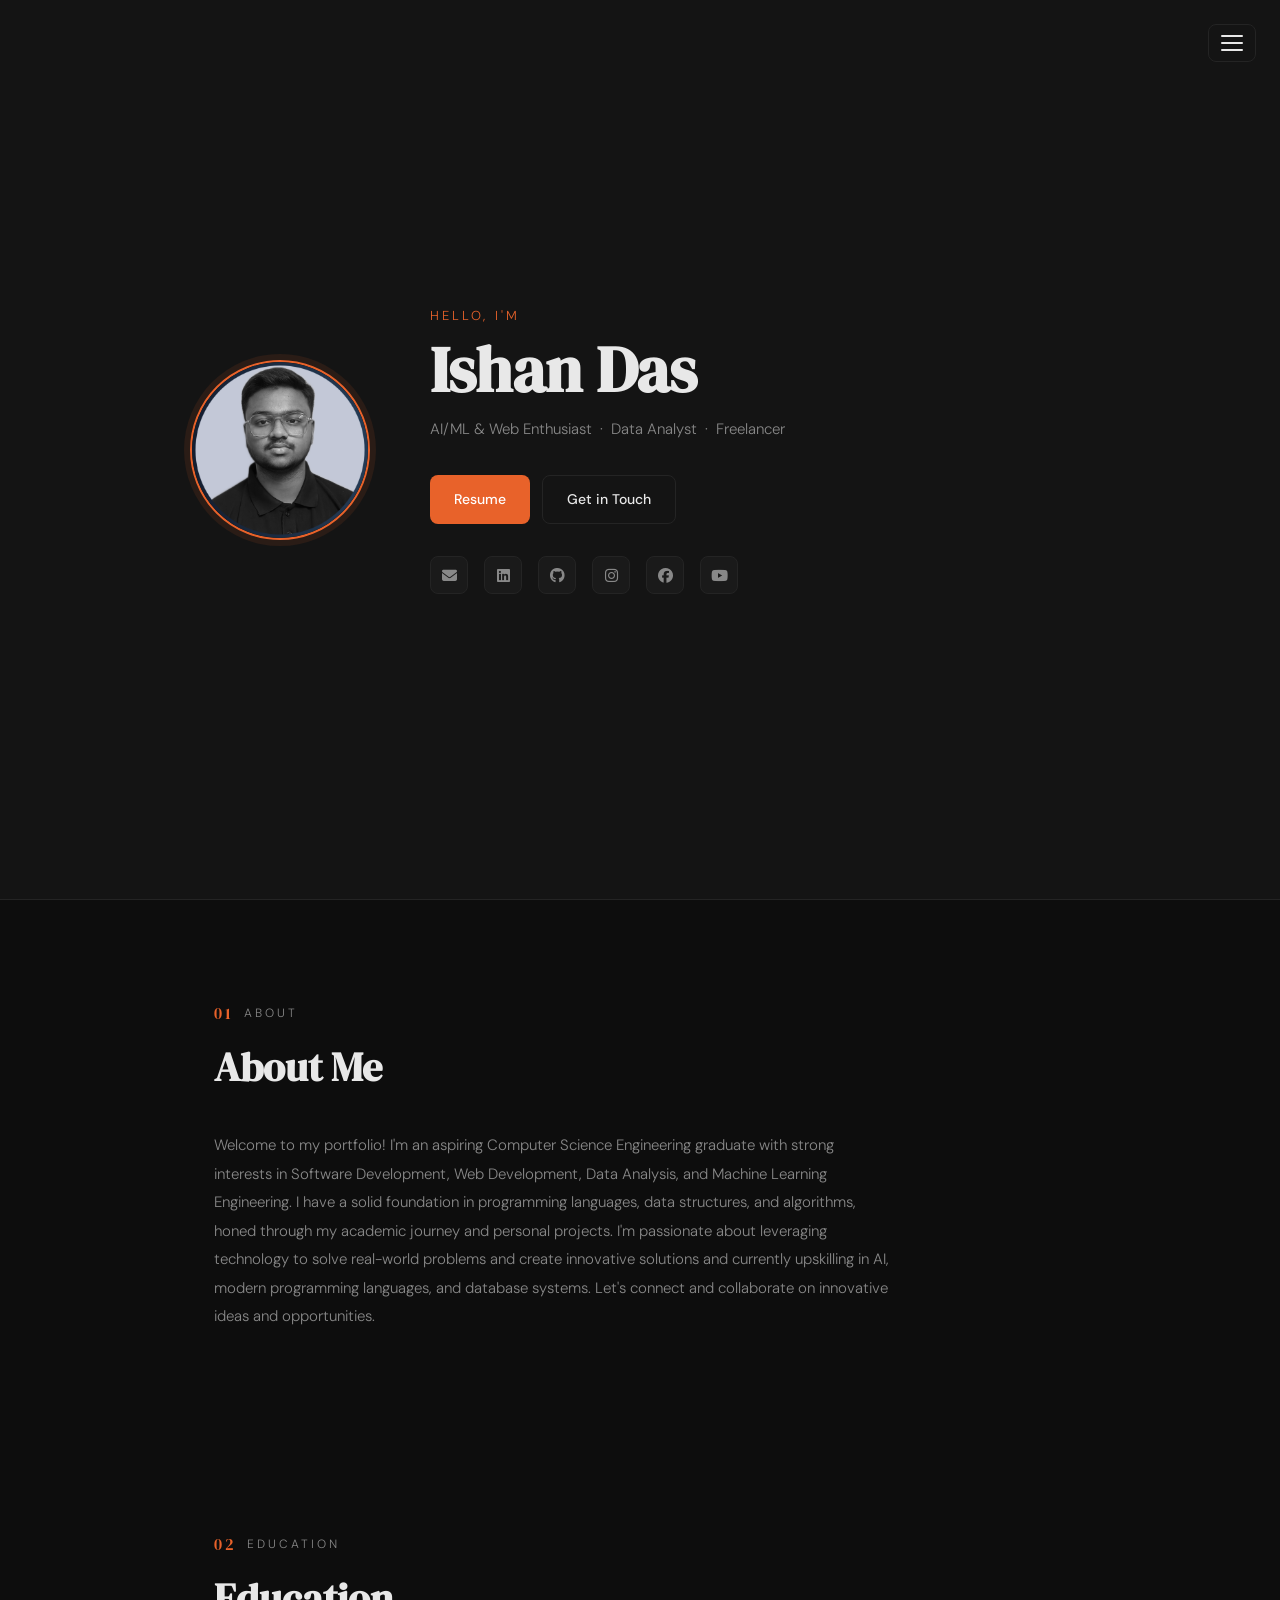
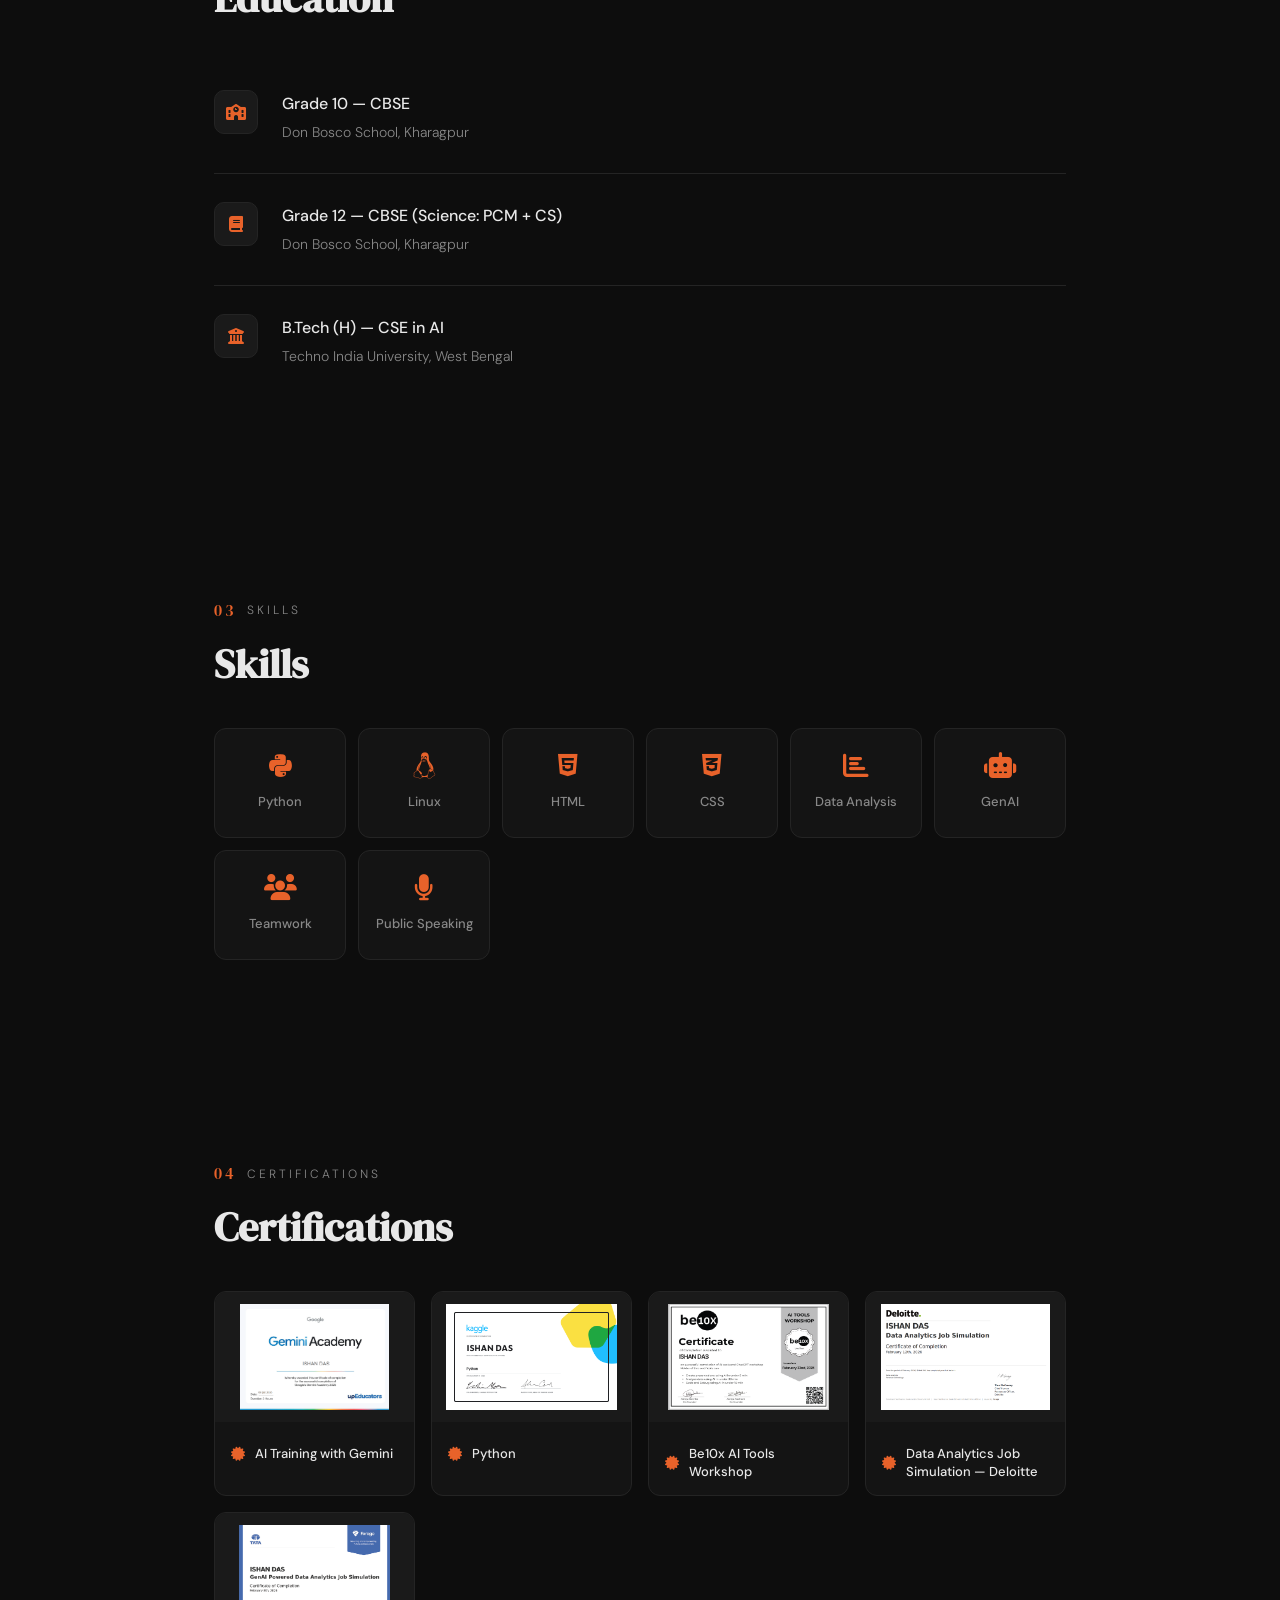
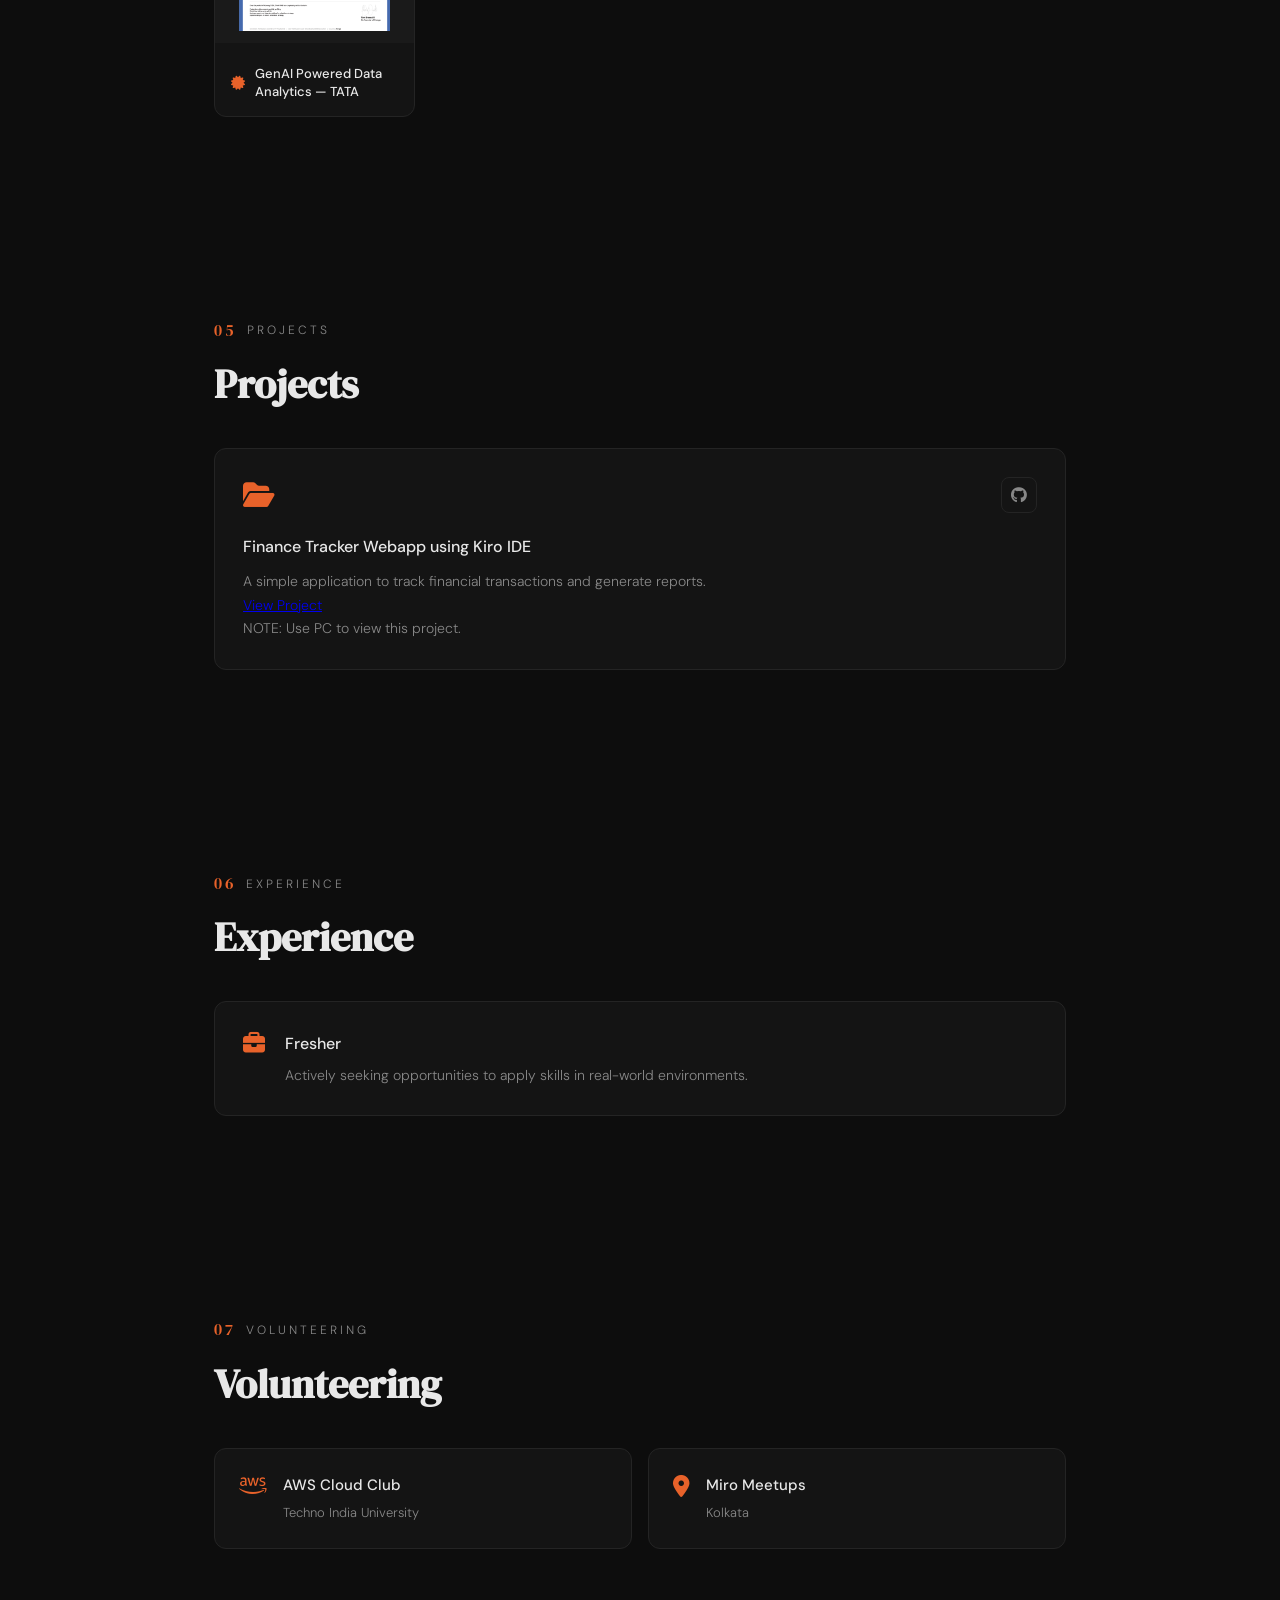
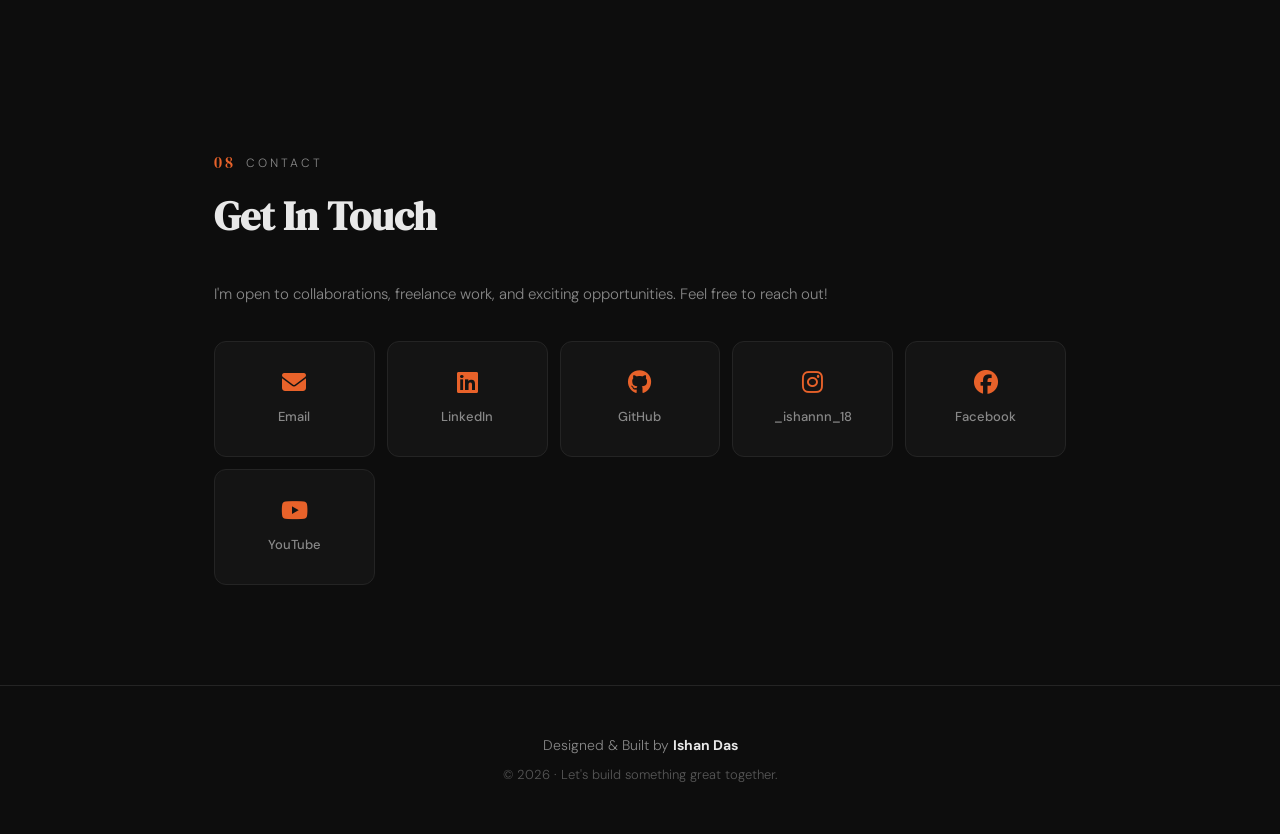
==== commit 61d92a2d: "Added Resume" ====
--- a/index.html
+++ b/index.html
@@ -48,7 +48,7 @@
         <h1>Ishan Das</h1>
         <p class="tagline">AI/ML &amp; Web Enthusiast &nbsp;·&nbsp; Data Analyst &nbsp;·&nbsp; Freelancer</p>
         <div class="hero-actions">
-          <a href="resume.pdf" download class="btn btn-primary"><i class="fas fa-download"></i> Download Resume</a>
+          <a href="Demo-Resume.html" class="btn btn-primary">Resume</a>
           <a href="#contact" class="btn btn-ghost">Get in Touch</a>
         </div>
         <div class="hero-socials">
@@ -133,35 +133,35 @@
     <div class="section-label"><span>04</span> Certifications</div>
     <h2>Certifications</h2>
     <div class="cert-grid">
-      <a class="cert-card" href="gemini-certificate.pdf" target="_blank">
+      <a class="cert-card" href="https://github.com/ishandasofficial/My-Portfolio/blob/main/Gemini-Certificate.png" target="_blank">
         <img src="Gemini-Certificate.png" alt="Gemini Certificate">
         <div class="cert-info">
           <i class="fas fa-certificate"></i>
           <h3>AI Training with Gemini</h3>
         </div>
       </a>
-      <a class="cert-card" href="python-certificate.pdf" target="_blank">
+      <a class="cert-card" href="https://github.com/ishandasofficial/My-Portfolio/blob/main/Python-Certificate.png" target="_blank">
         <img src="Python-Certificate.png" alt="Python Certificate">
         <div class="cert-info">
           <i class="fas fa-certificate"></i>
           <h3>Python</h3>
         </div>
       </a>
-      <a class="cert-card" href="be10x-certification.pdf" target="_blank">
+      <a class="cert-card" href="https://github.com/ishandasofficial/My-Portfolio/blob/main/Be10x-Certification.png" target="_blank">
         <img src="Be10x-Certification.png" alt="Be10x Certification">
         <div class="cert-info">
           <i class="fas fa-certificate"></i>
           <h3>Be10x AI Tools Workshop</h3>
         </div>
       </a>
-      <a class="cert-card" href="data-analytics-certificate.pdf" target="_blank">
+      <a class="cert-card" href="https://github.com/ishandasofficial/My-Portfolio/blob/main/Data-Analytics-Job-Simulation.png" target="_blank">
         <img src="Data-Analytics-Job-Simulation.png" alt="Data Analytics Certificate">
         <div class="cert-info">
           <i class="fas fa-certificate"></i>
           <h3>Data Analytics Job Simulation — Deloitte</h3>
         </div>
       </a>
-      <a class="cert-card" href="genai-data-analytics-certificate.pdf" target="_blank">
+      <a class="cert-card" href="https://github.com/ishandasofficial/My-Portfolio/blob/main/GenAI-Powered-Data-Analytics-JBSim.png" target="_blank">
         <img src="GenAI-Powered-Data-Analytics-JBSim.png" alt="GenAI Data Analytics Certificate">
         <div class="cert-info">
           <i class="fas fa-certificate"></i>
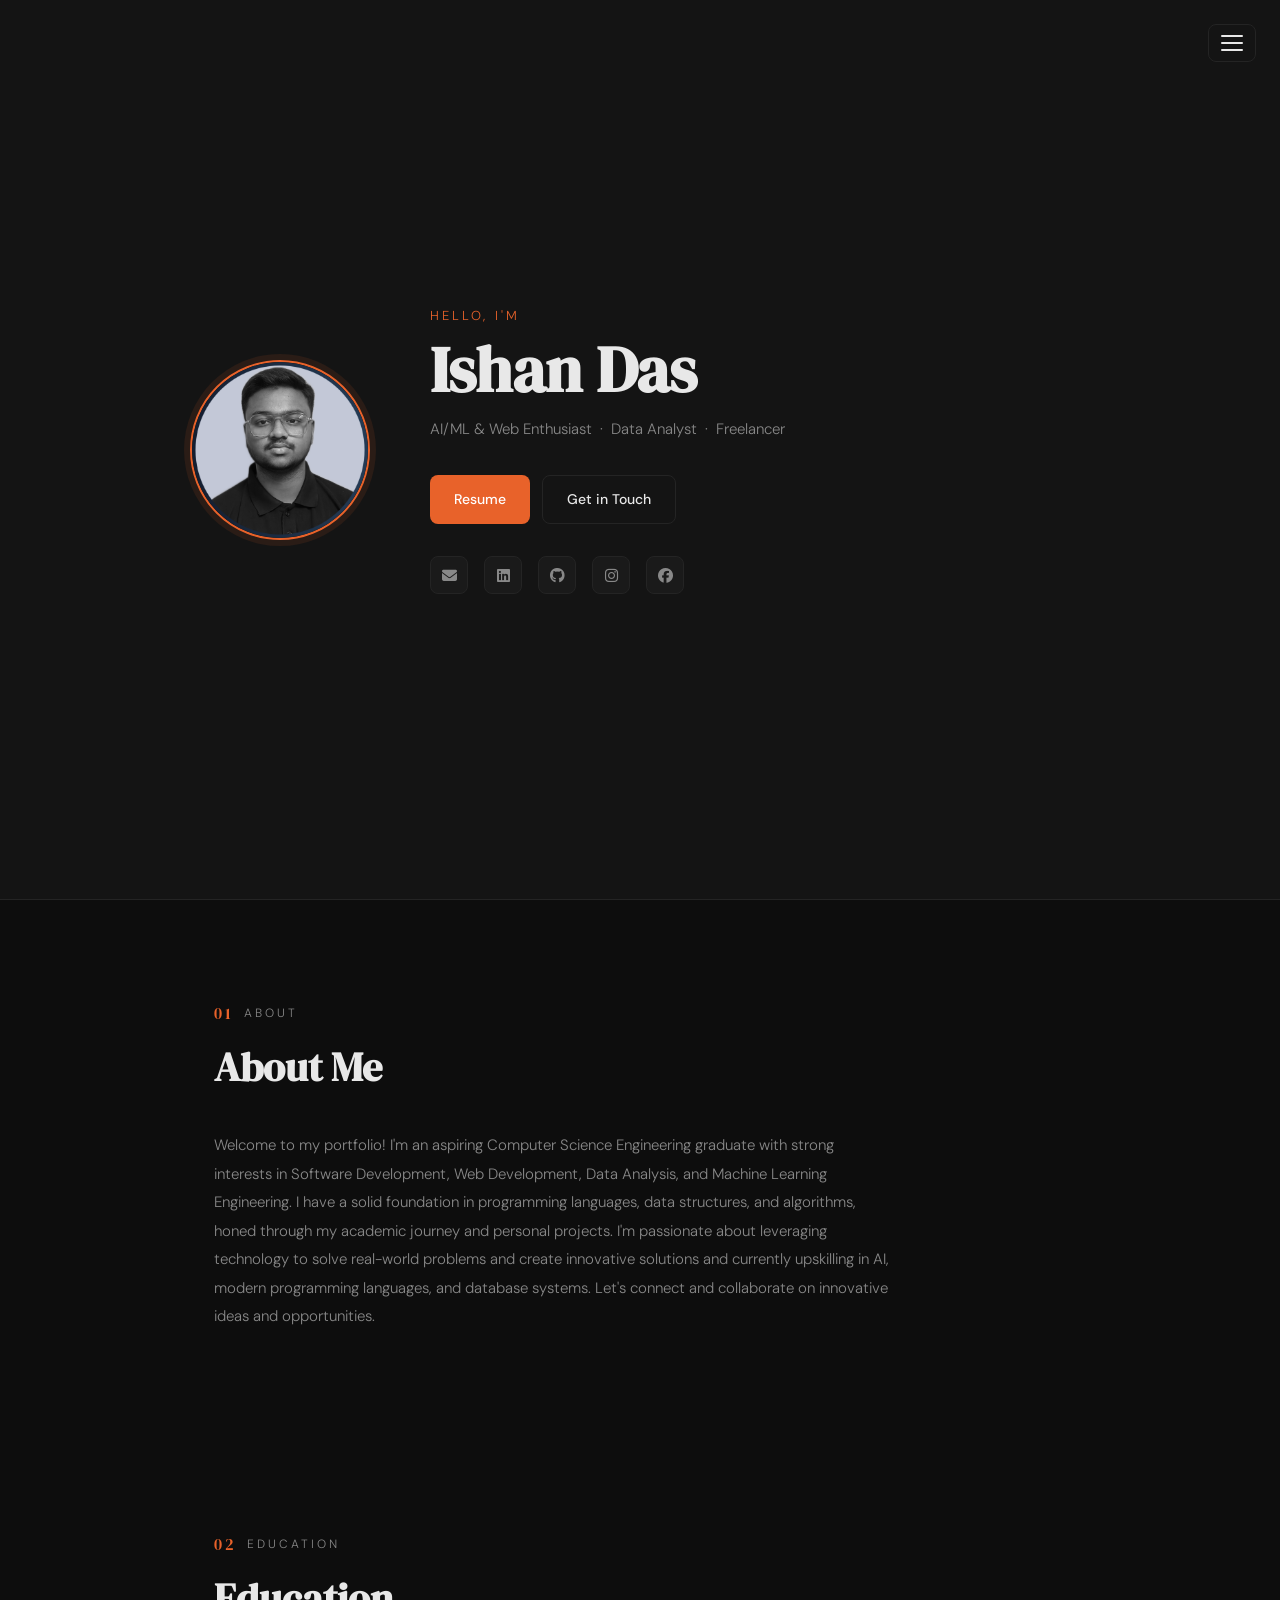
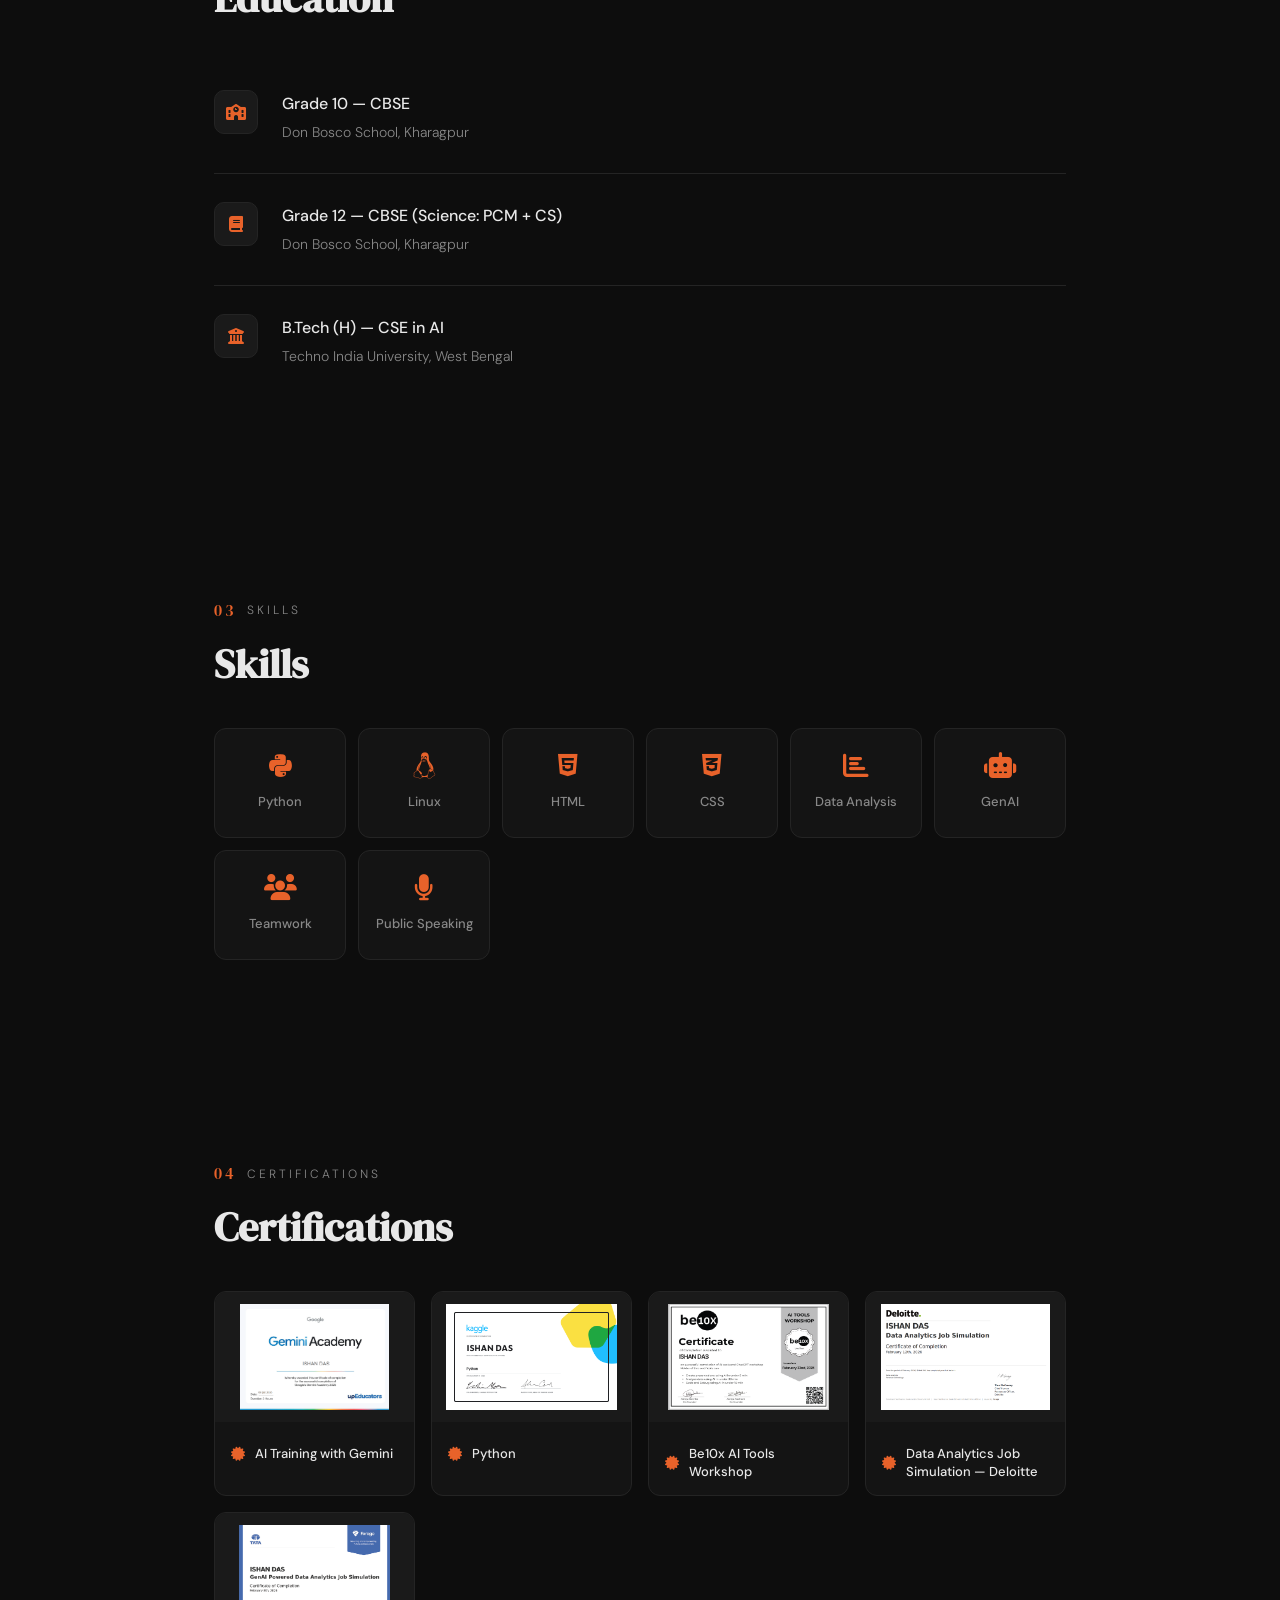
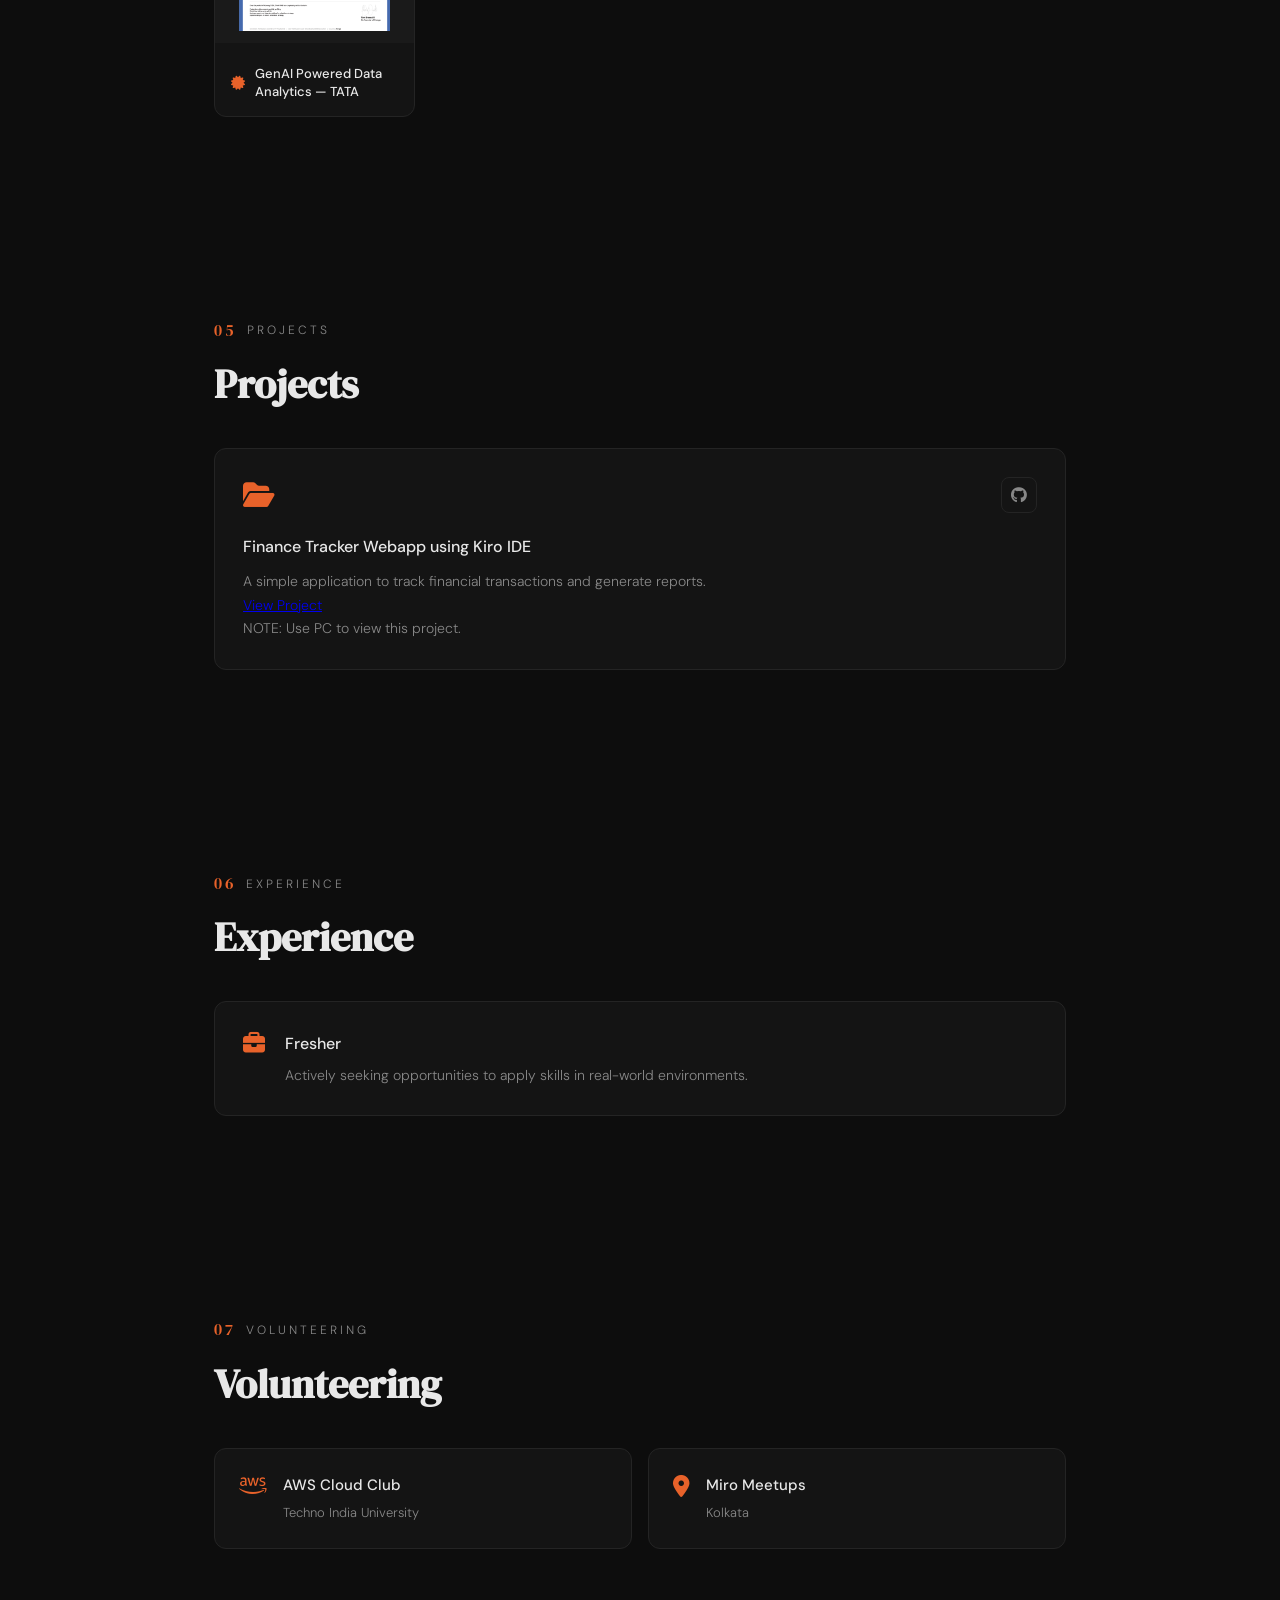
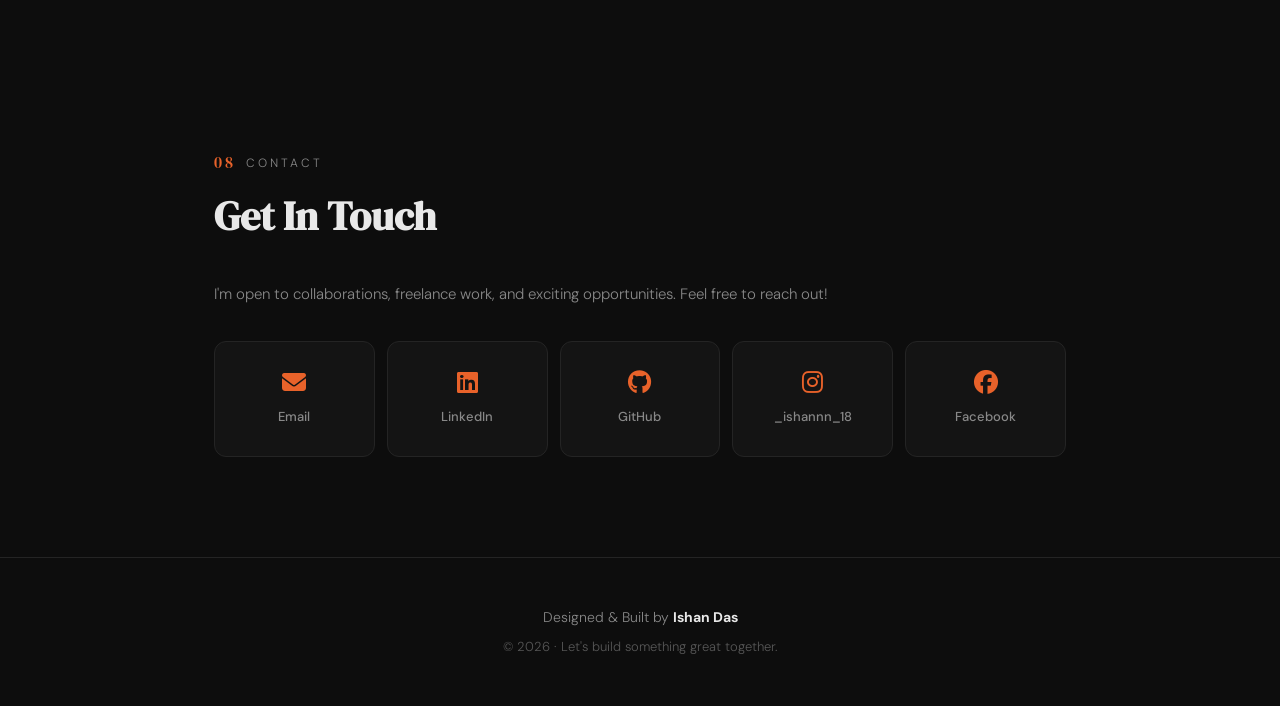
==== commit 415e62ac: "Removed YouTube link" ====
--- a/index.html
+++ b/index.html
@@ -61,8 +61,7 @@
               class="fab fa-instagram"></i></a>
           <a href="https://facebook.com/ishandasofficial18" target="_blank" aria-label="Facebook"><i
               class="fab fa-facebook"></i></a>
-          <a href="https://www.youtube.com/@officialishan26" target="_blank" aria-label="YouTube"><i
-              class="fab fa-youtube"></i></a>
+
         </div>
       </div>
     </div>
@@ -133,35 +132,42 @@
     <div class="section-label"><span>04</span> Certifications</div>
     <h2>Certifications</h2>
     <div class="cert-grid">
-      <a class="cert-card" href="https://github.com/ishandasofficial/My-Portfolio/blob/main/Gemini-Certificate.png" target="_blank">
+      <a class="cert-card" href="https://github.com/ishandasofficial/My-Portfolio/blob/main/Gemini-Certificate.png"
+        target="_blank">
         <img src="Gemini-Certificate.png" alt="Gemini Certificate">
         <div class="cert-info">
           <i class="fas fa-certificate"></i>
           <h3>AI Training with Gemini</h3>
         </div>
       </a>
-      <a class="cert-card" href="https://github.com/ishandasofficial/My-Portfolio/blob/main/Python-Certificate.png" target="_blank">
+      <a class="cert-card" href="https://github.com/ishandasofficial/My-Portfolio/blob/main/Python-Certificate.png"
+        target="_blank">
         <img src="Python-Certificate.png" alt="Python Certificate">
         <div class="cert-info">
           <i class="fas fa-certificate"></i>
           <h3>Python</h3>
         </div>
       </a>
-      <a class="cert-card" href="https://github.com/ishandasofficial/My-Portfolio/blob/main/Be10x-Certification.png" target="_blank">
+      <a class="cert-card" href="https://github.com/ishandasofficial/My-Portfolio/blob/main/Be10x-Certification.png"
+        target="_blank">
         <img src="Be10x-Certification.png" alt="Be10x Certification">
         <div class="cert-info">
           <i class="fas fa-certificate"></i>
           <h3>Be10x AI Tools Workshop</h3>
         </div>
       </a>
-      <a class="cert-card" href="https://github.com/ishandasofficial/My-Portfolio/blob/main/Data-Analytics-Job-Simulation.png" target="_blank">
+      <a class="cert-card"
+        href="https://github.com/ishandasofficial/My-Portfolio/blob/main/Data-Analytics-Job-Simulation.png"
+        target="_blank">
         <img src="Data-Analytics-Job-Simulation.png" alt="Data Analytics Certificate">
         <div class="cert-info">
           <i class="fas fa-certificate"></i>
           <h3>Data Analytics Job Simulation — Deloitte</h3>
         </div>
       </a>
-      <a class="cert-card" href="https://github.com/ishandasofficial/My-Portfolio/blob/main/GenAI-Powered-Data-Analytics-JBSim.png" target="_blank">
+      <a class="cert-card"
+        href="https://github.com/ishandasofficial/My-Portfolio/blob/main/GenAI-Powered-Data-Analytics-JBSim.png"
+        target="_blank">
         <img src="GenAI-Powered-Data-Analytics-JBSim.png" alt="GenAI Data Analytics Certificate">
         <div class="cert-info">
           <i class="fas fa-certificate"></i>
@@ -184,7 +190,10 @@
         </div>
         <h3>Finance Tracker Webapp using Kiro IDE</h3>
         <p>A simple application to track financial transactions and generate reports.</p>
-        <p><a href="https://ishandasofficial.github.io/Finance-Tracker-Web-App-Using-Kiro-IDE/" target="_blank">View Project</a><p>NOTE: Use PC to view this project.</p></p>
+        <p><a href="https://ishandasofficial.github.io/Finance-Tracker-Web-App-Using-Kiro-IDE/" target="_blank">View
+            Project</a>
+        <p>NOTE: Use PC to view this project.</p>
+        </p>
       </div>
     </div>
   </section>
@@ -251,9 +260,6 @@
         <i class="fab fa-facebook"></i>
         <span>Facebook</span>
       </a>
-      <a class="contact-card" href="https://www.youtube.com/@officialishan26" target="_blank">
-        <i class="fab fa-youtube"></i>
-        <span>YouTube</span>
       </a>
     </div>
   </section>
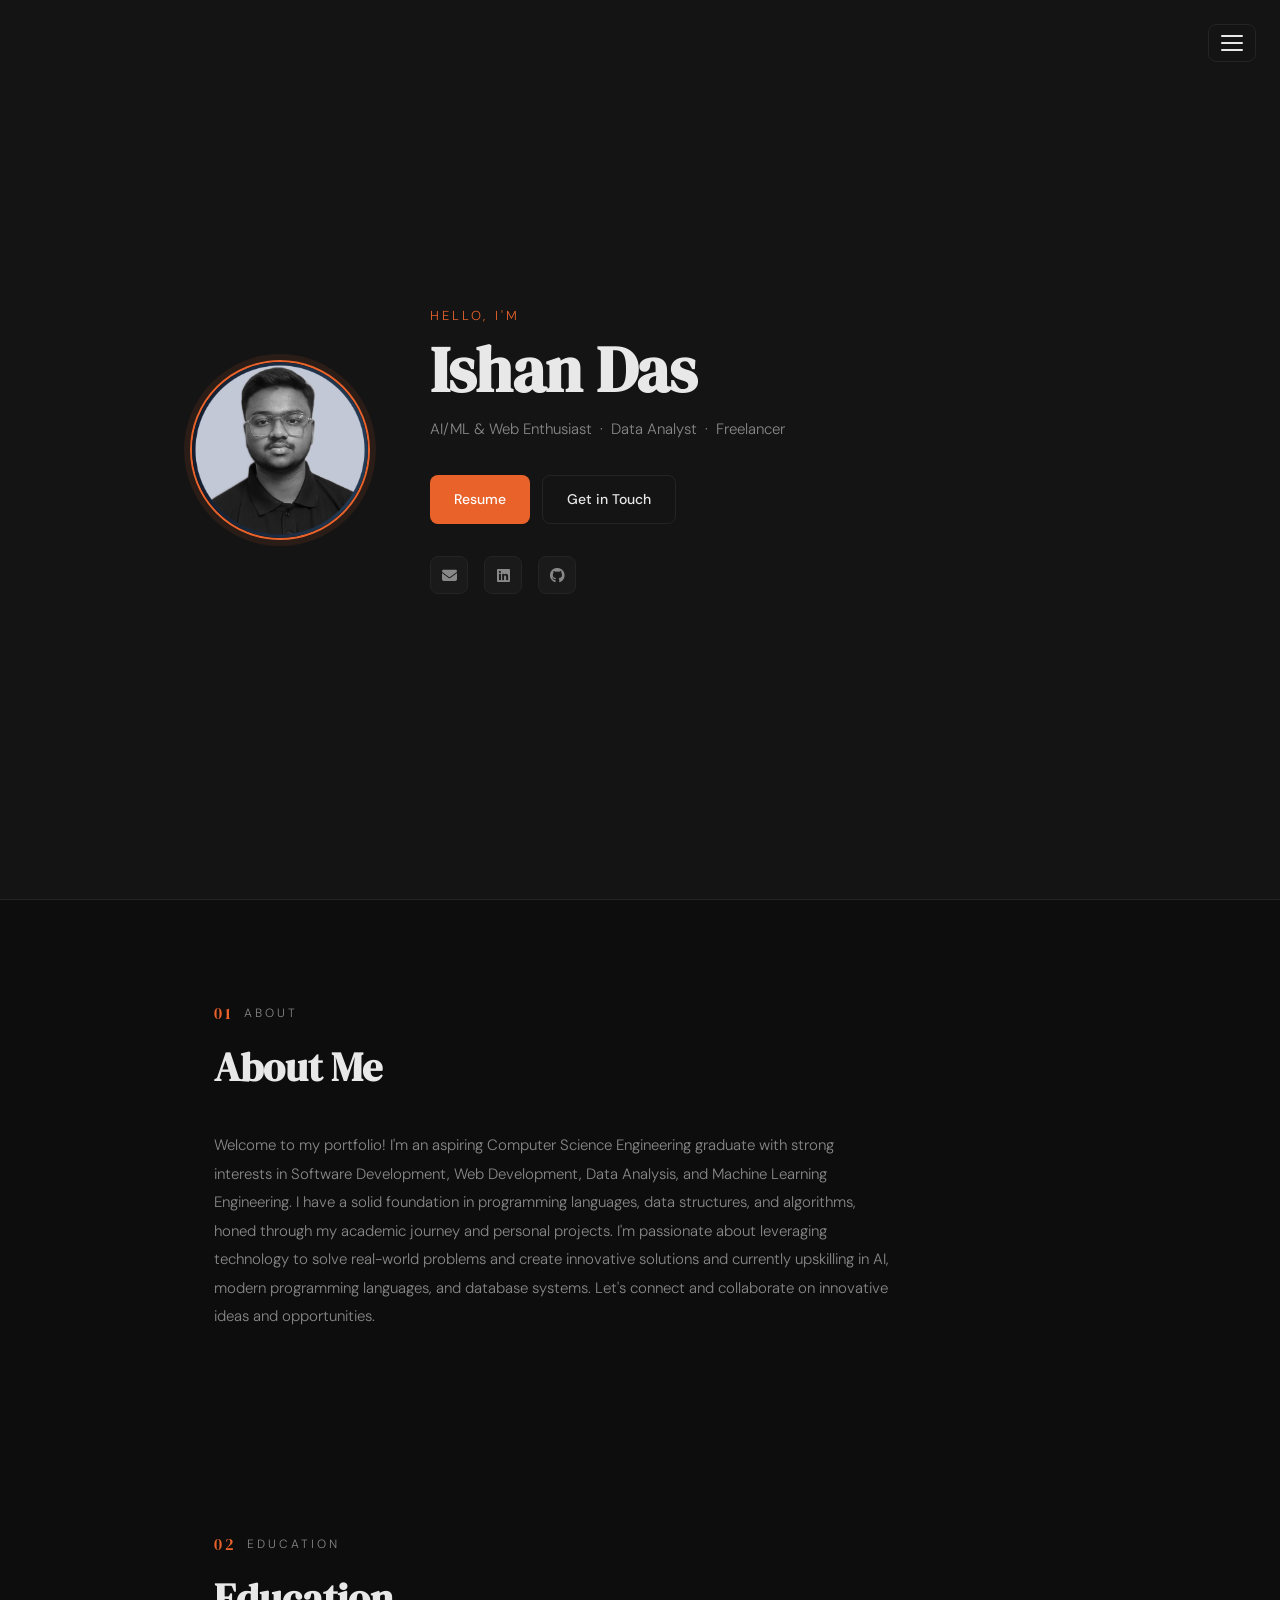
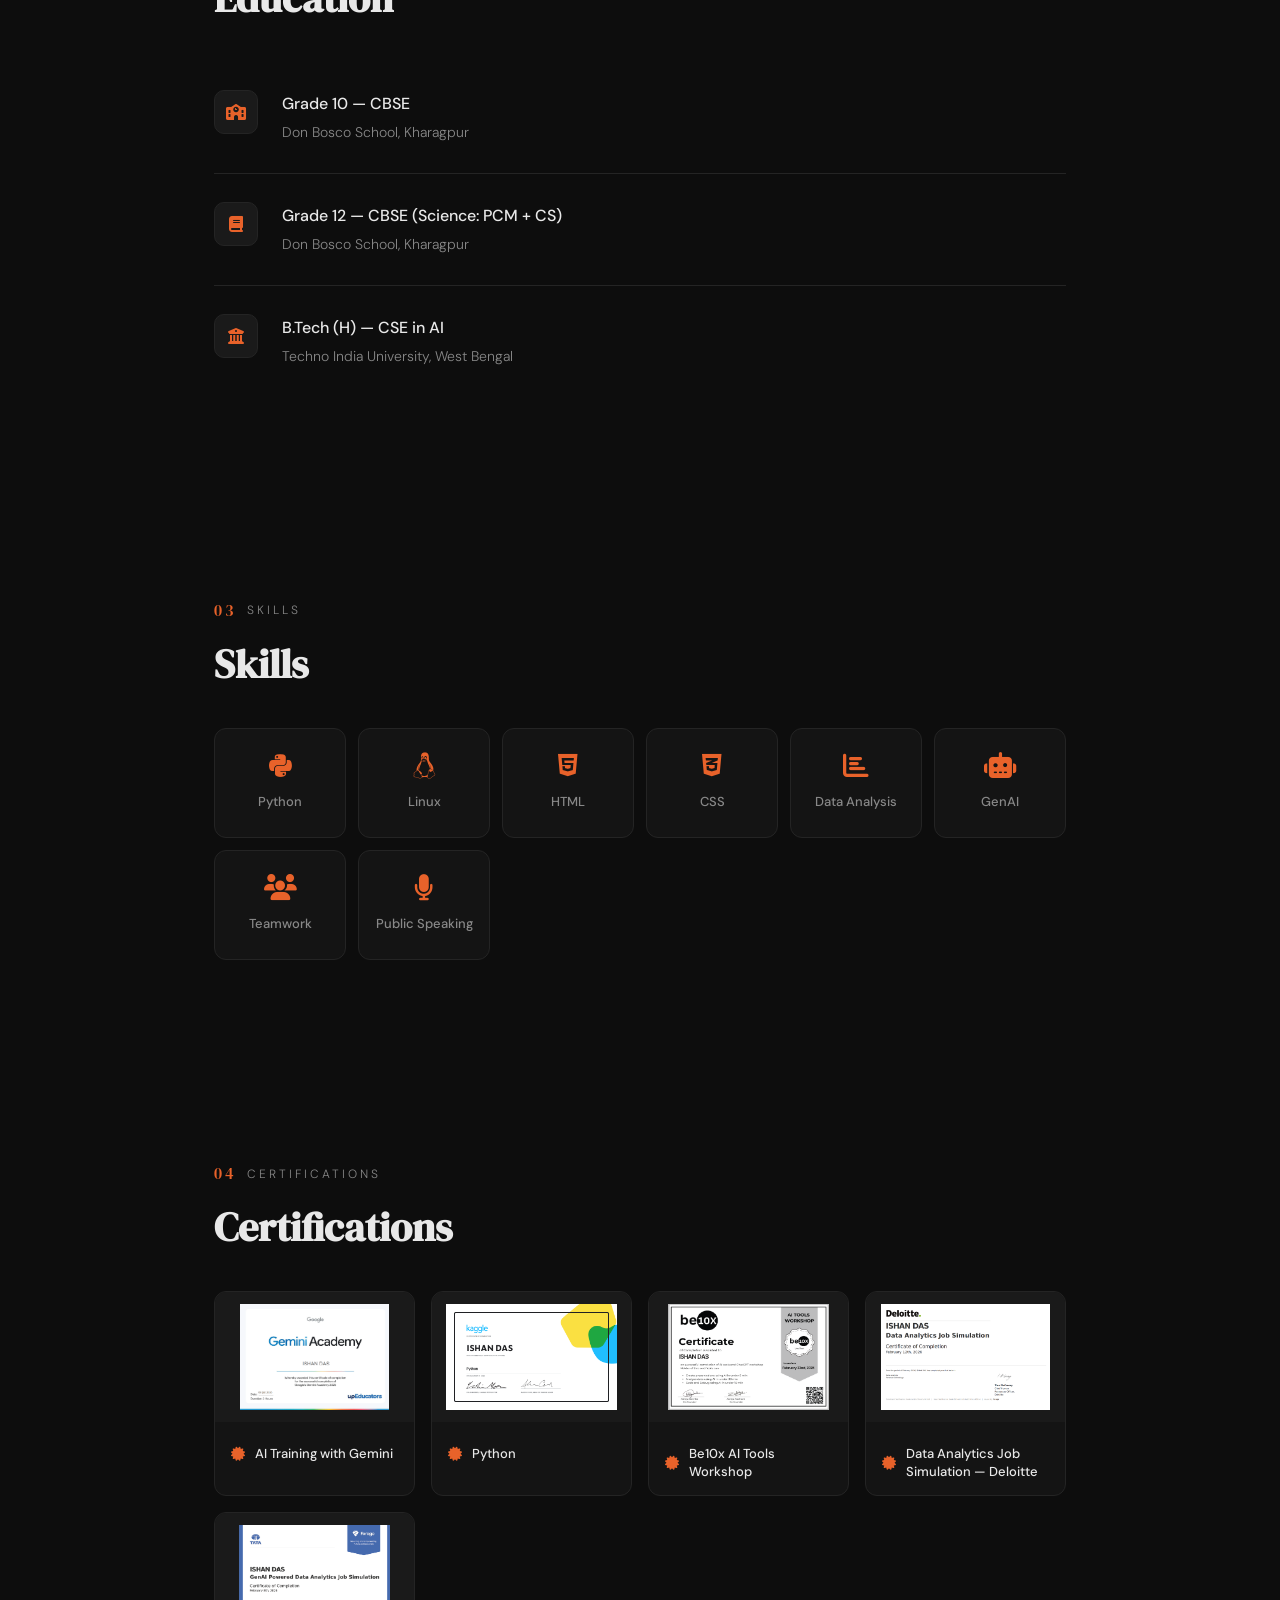
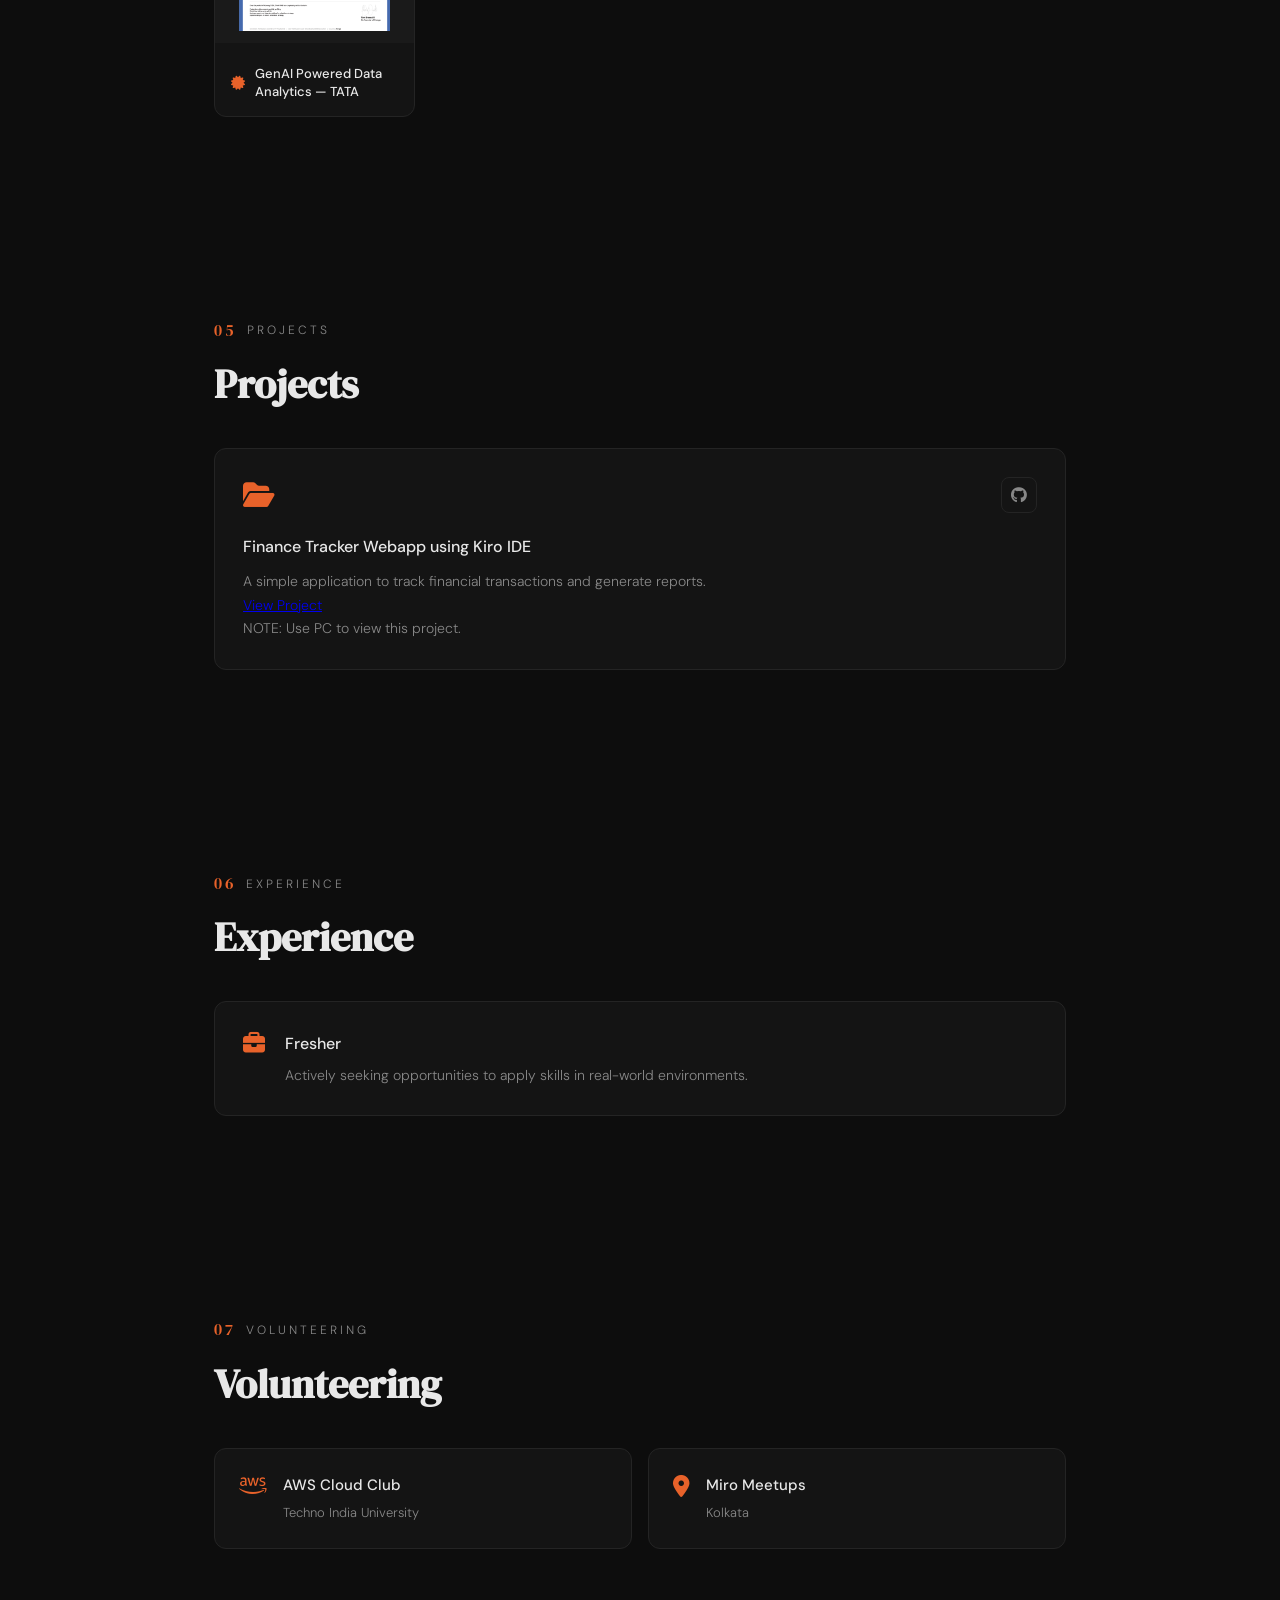
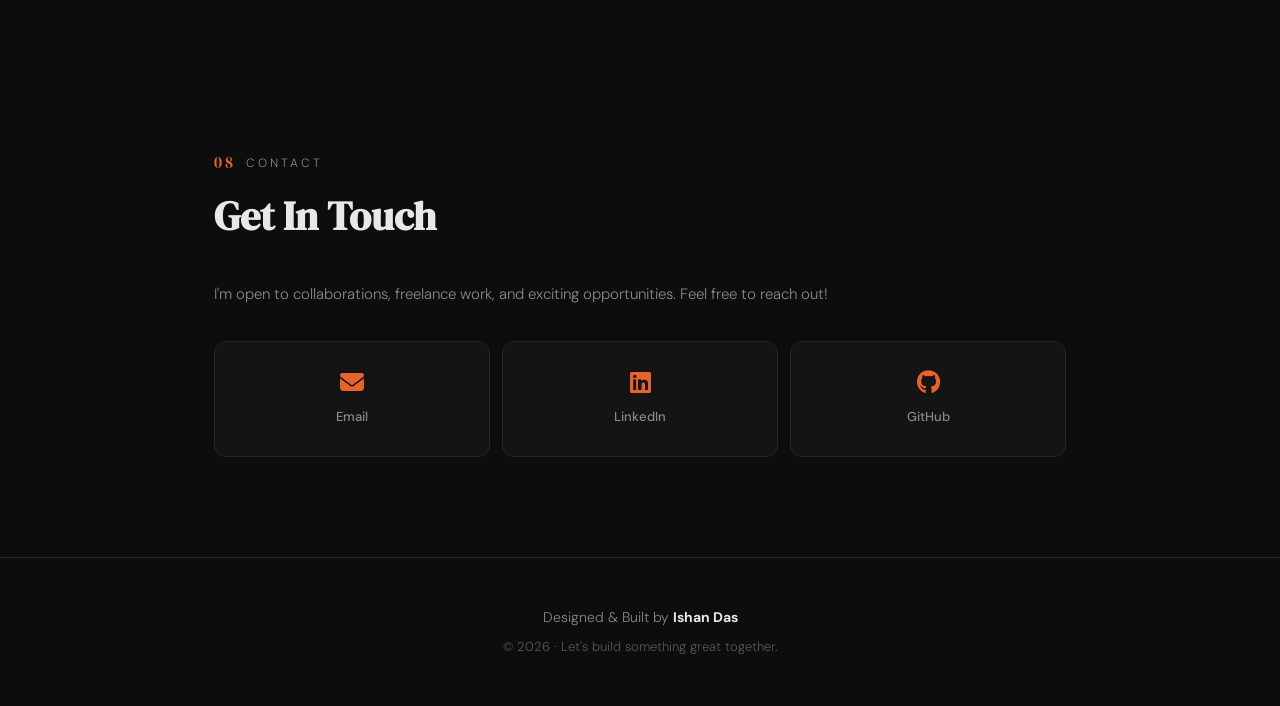
==== commit 55404e16: "Removed Links" ====
--- a/index.html
+++ b/index.html
@@ -57,11 +57,6 @@
               class="fab fa-linkedin"></i></a>
           <a href="https://github.com/ishandasofficial" target="_blank" aria-label="GitHub"><i
               class="fab fa-github"></i></a>
-          <a href="https://instagram.com/_ishannn_18" target="_blank" aria-label="Instagram"><i
-              class="fab fa-instagram"></i></a>
-          <a href="https://facebook.com/ishandasofficial18" target="_blank" aria-label="Facebook"><i
-              class="fab fa-facebook"></i></a>
-
         </div>
       </div>
     </div>
@@ -252,15 +247,6 @@
         <i class="fab fa-github"></i>
         <span>GitHub</span>
       </a>
-      <a class="contact-card" href="https://instagram.com/_ishannn_18" target="_blank">
-        <i class="fab fa-instagram"></i>
-        <span>_ishannn_18</span>
-      </a>
-      <a class="contact-card" href="https://facebook.com/ishandasofficial18" target="_blank">
-        <i class="fab fa-facebook"></i>
-        <span>Facebook</span>
-      </a>
-      </a>
     </div>
   </section>
 
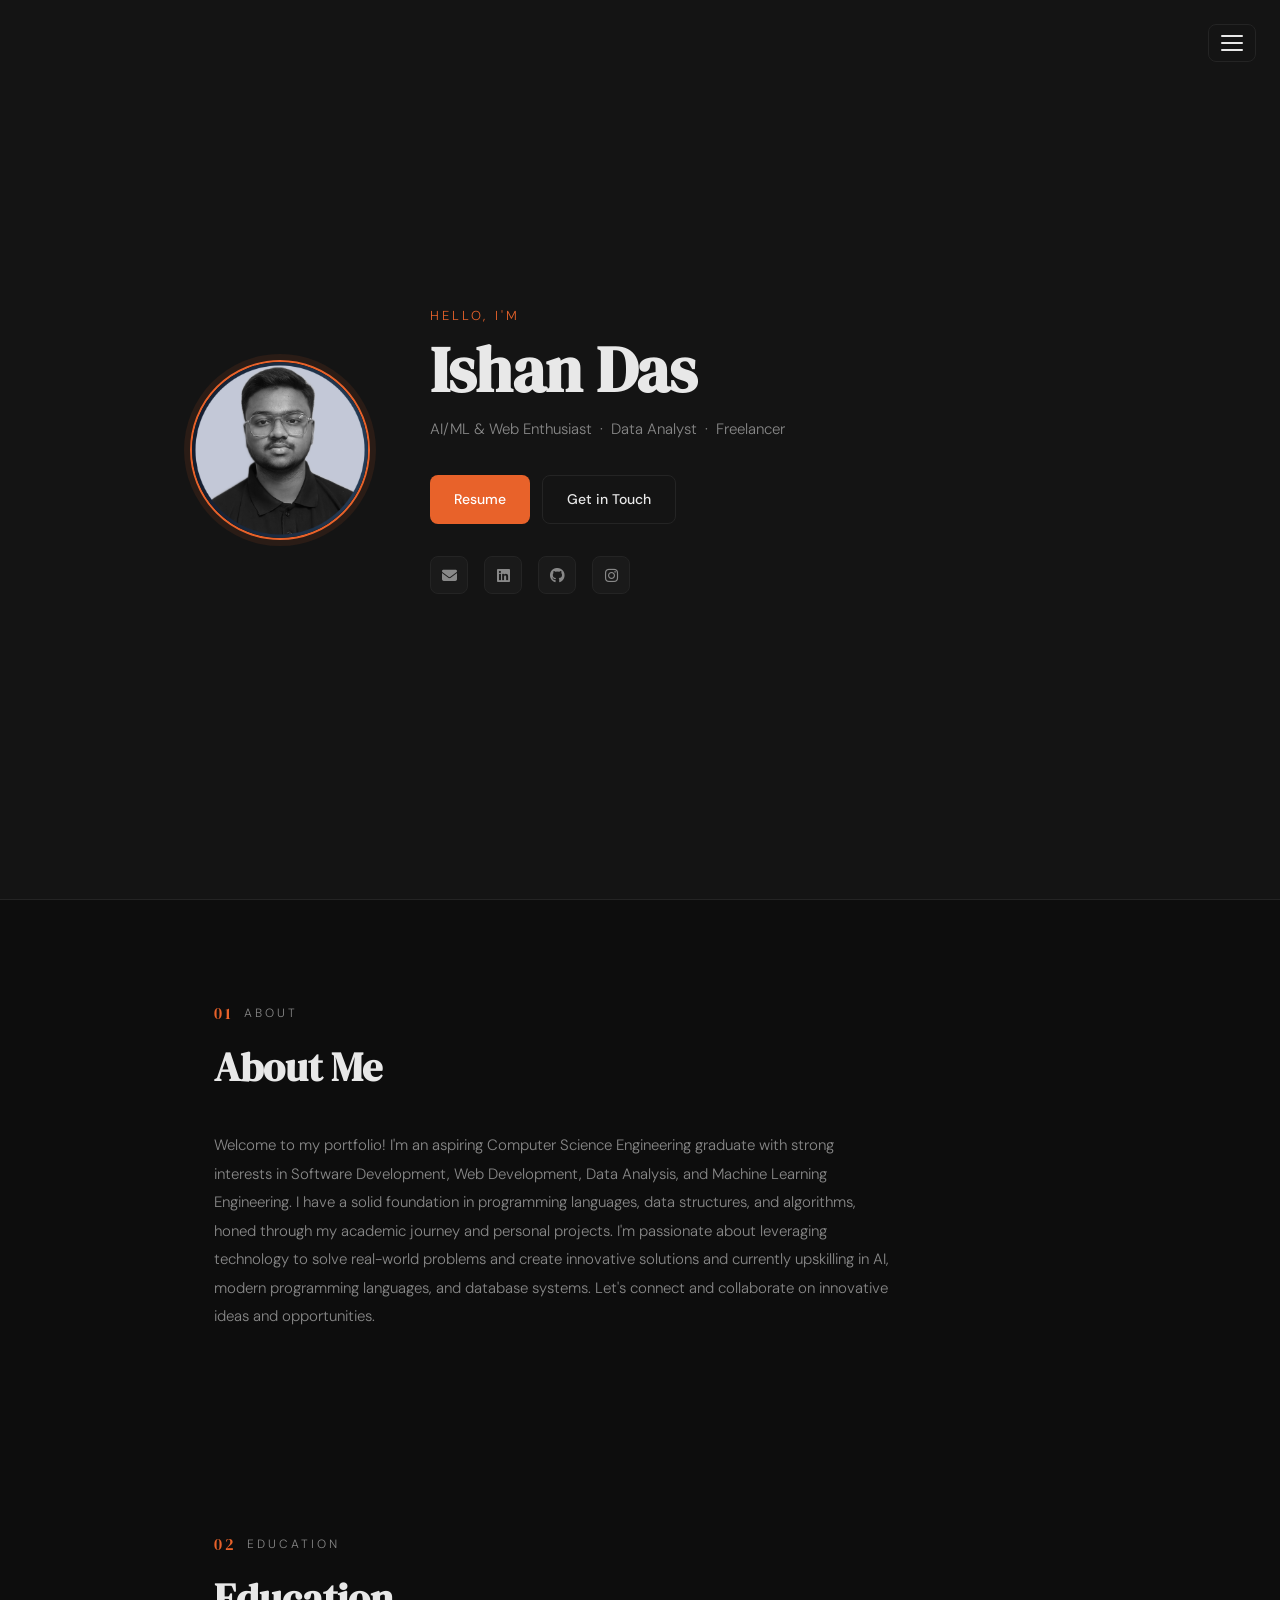
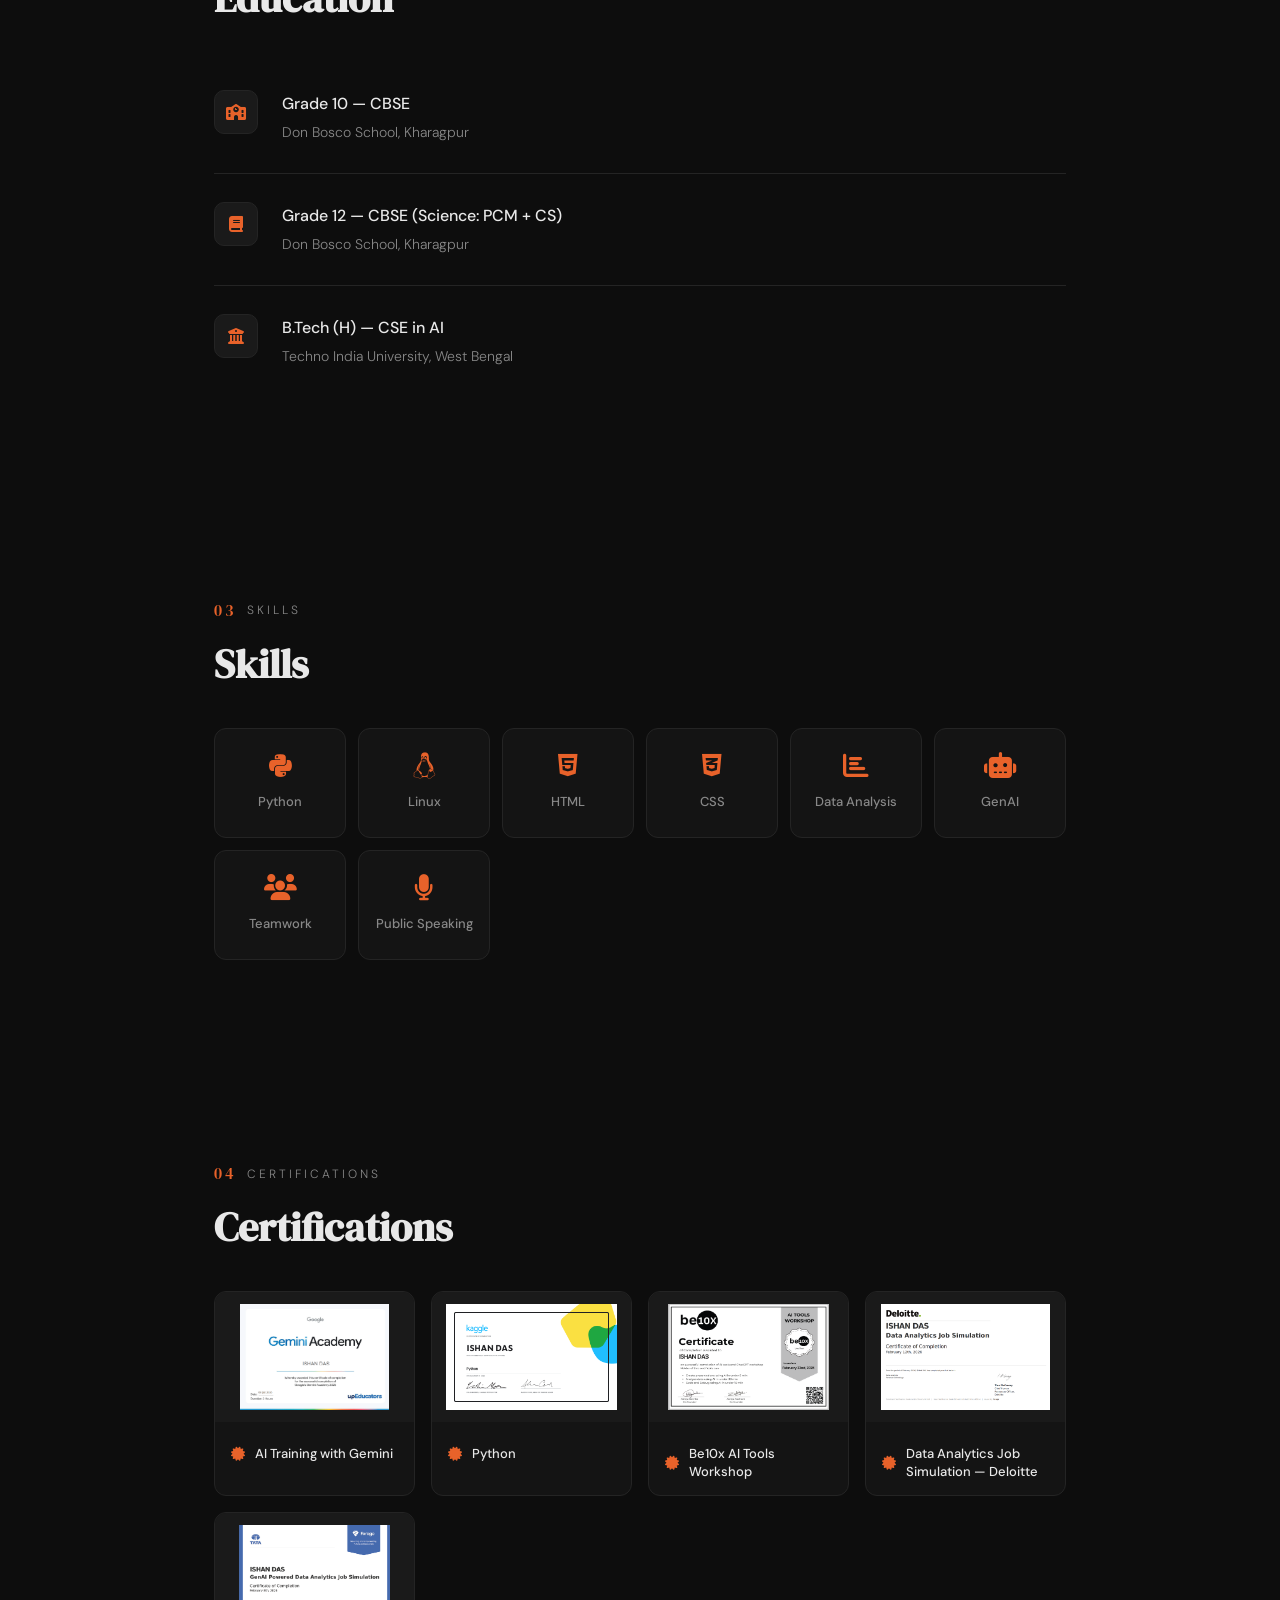
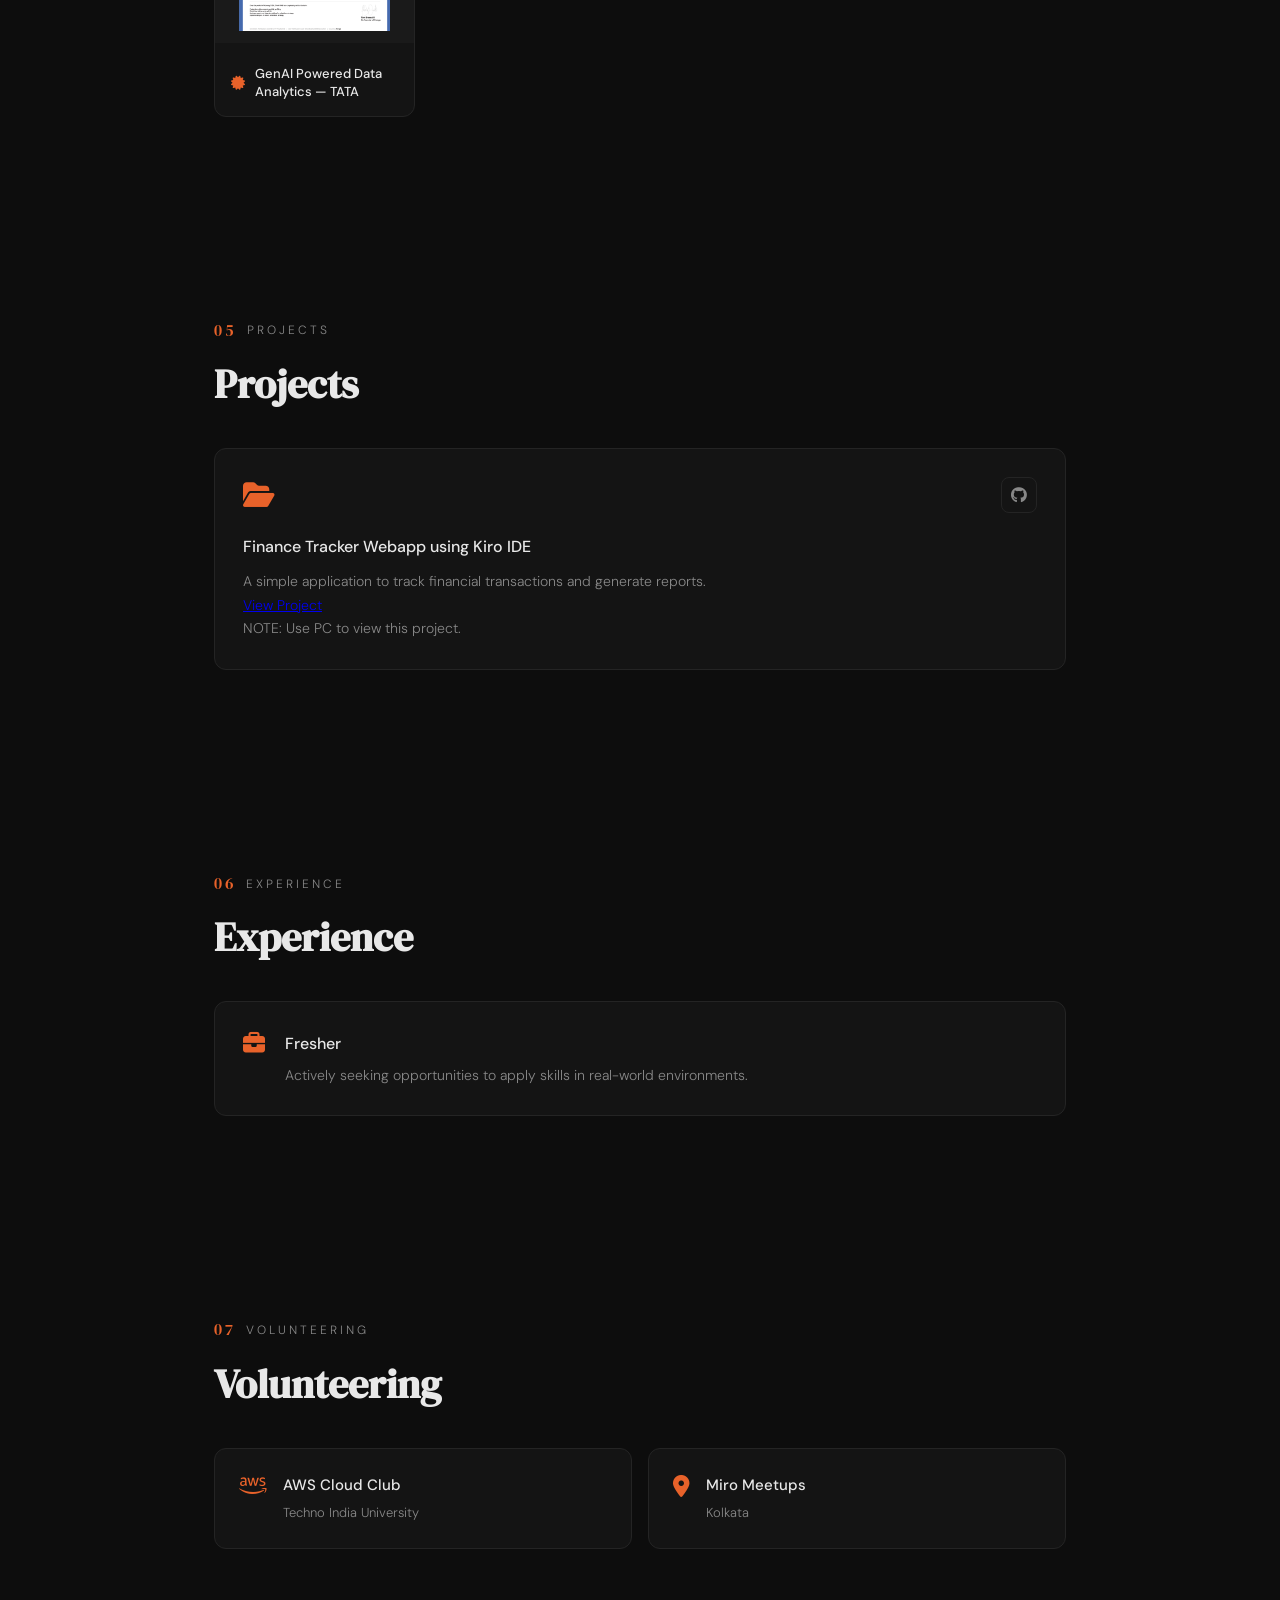
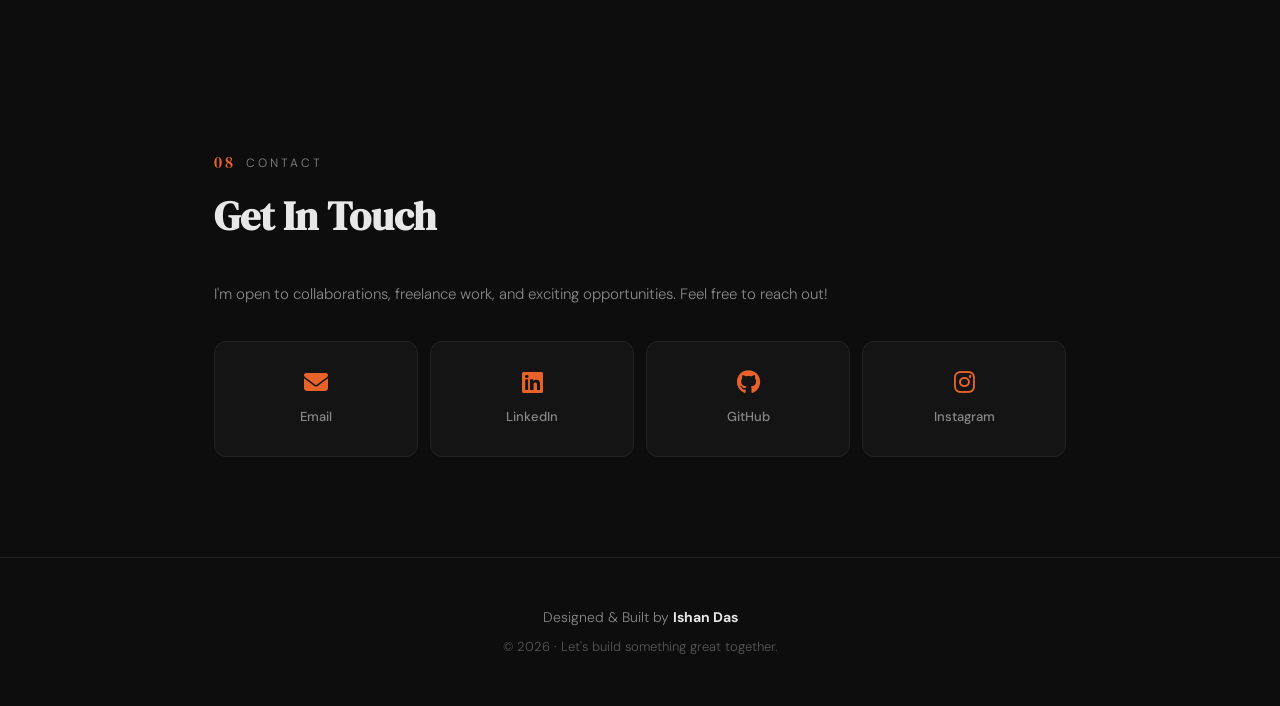
==== commit 274cd362: "Added new instagram account" ====
--- a/index.html
+++ b/index.html
@@ -57,6 +57,8 @@
               class="fab fa-linkedin"></i></a>
           <a href="https://github.com/ishandasofficial" target="_blank" aria-label="GitHub"><i
               class="fab fa-github"></i></a>
+          <a href="https://www.instagram.com/_ishannn18_/?hl=en" target="_blank" aria-label="Instagram"><i
+              class="fab fa-instagram"></i></a>
         </div>
       </div>
     </div>
@@ -247,6 +249,10 @@
         <i class="fab fa-github"></i>
         <span>GitHub</span>
       </a>
+      <a class="contact-card" href="https://www.instagram.com/_ishannn18_/?hl=en" target="_blank">
+        <i class="fab fa-instagram"></i>
+        <span>Instagram</span>
+      </a>
     </div>
   </section>
 
